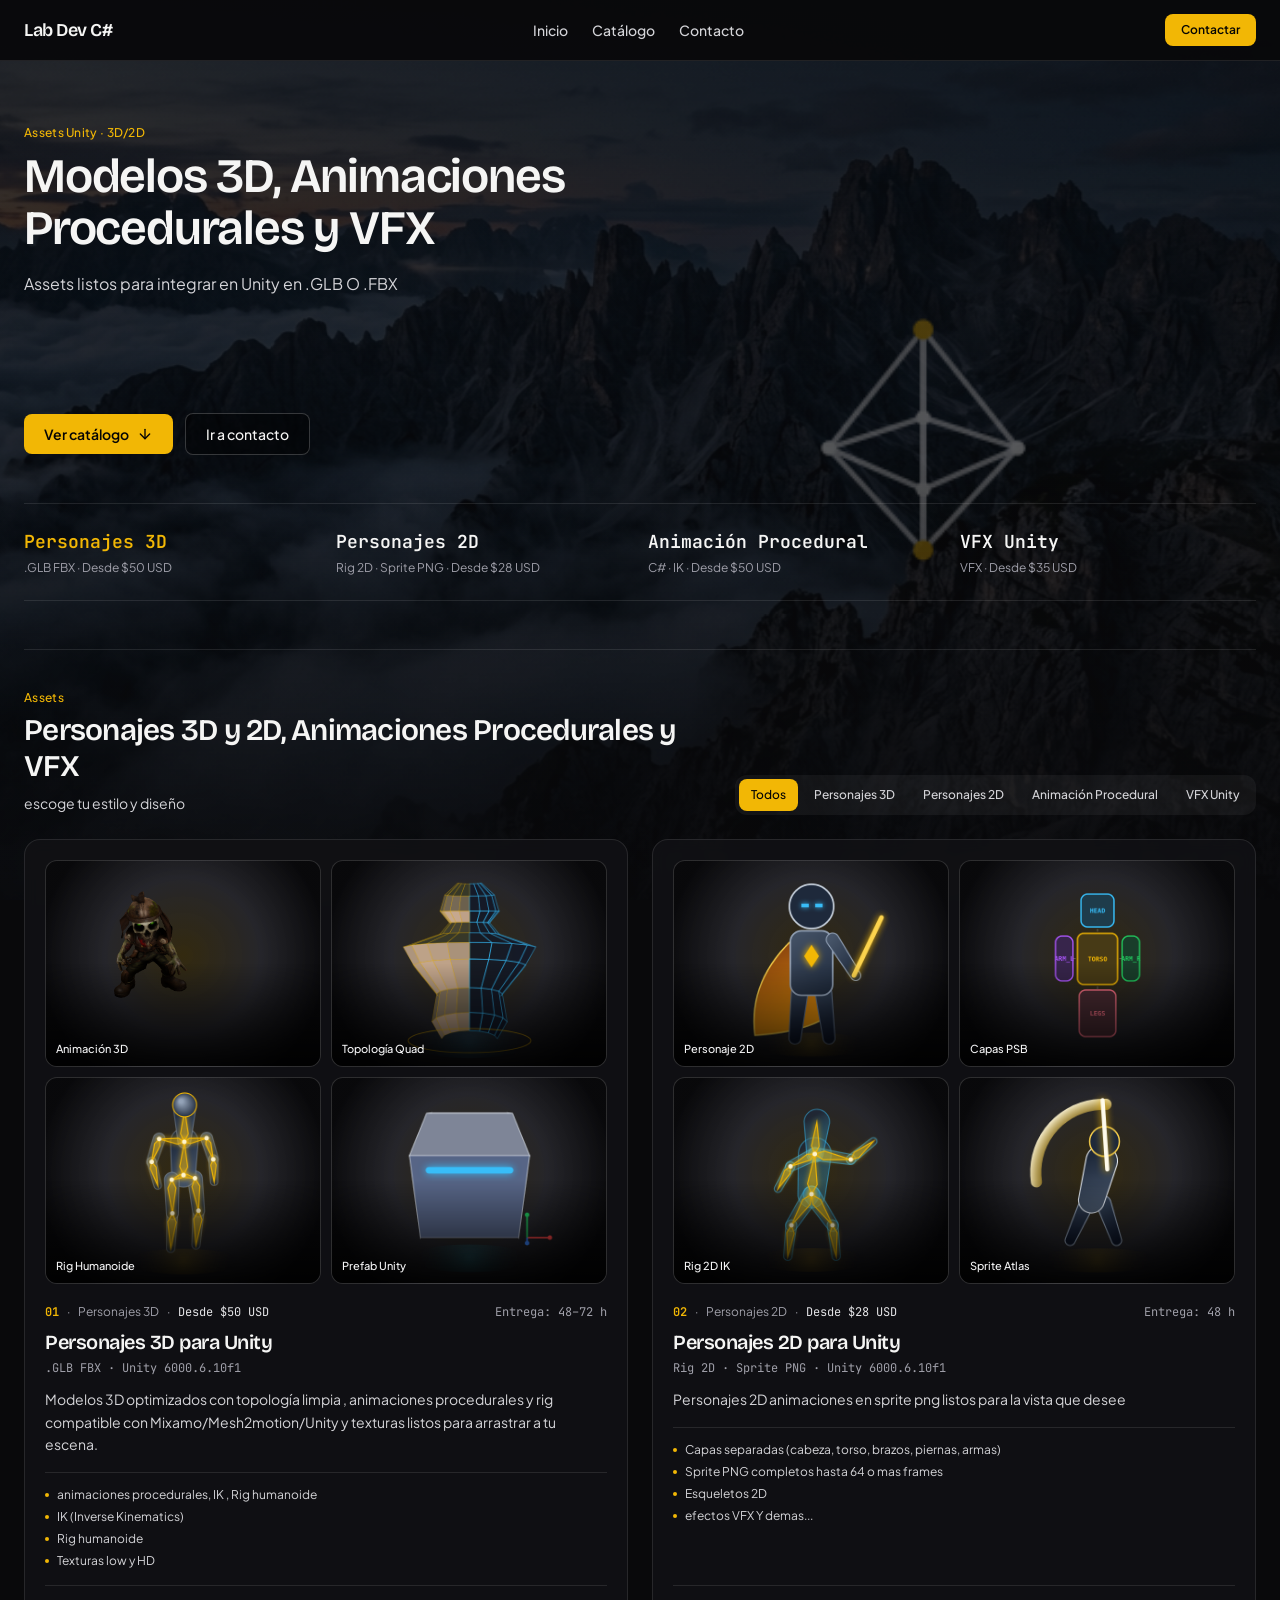
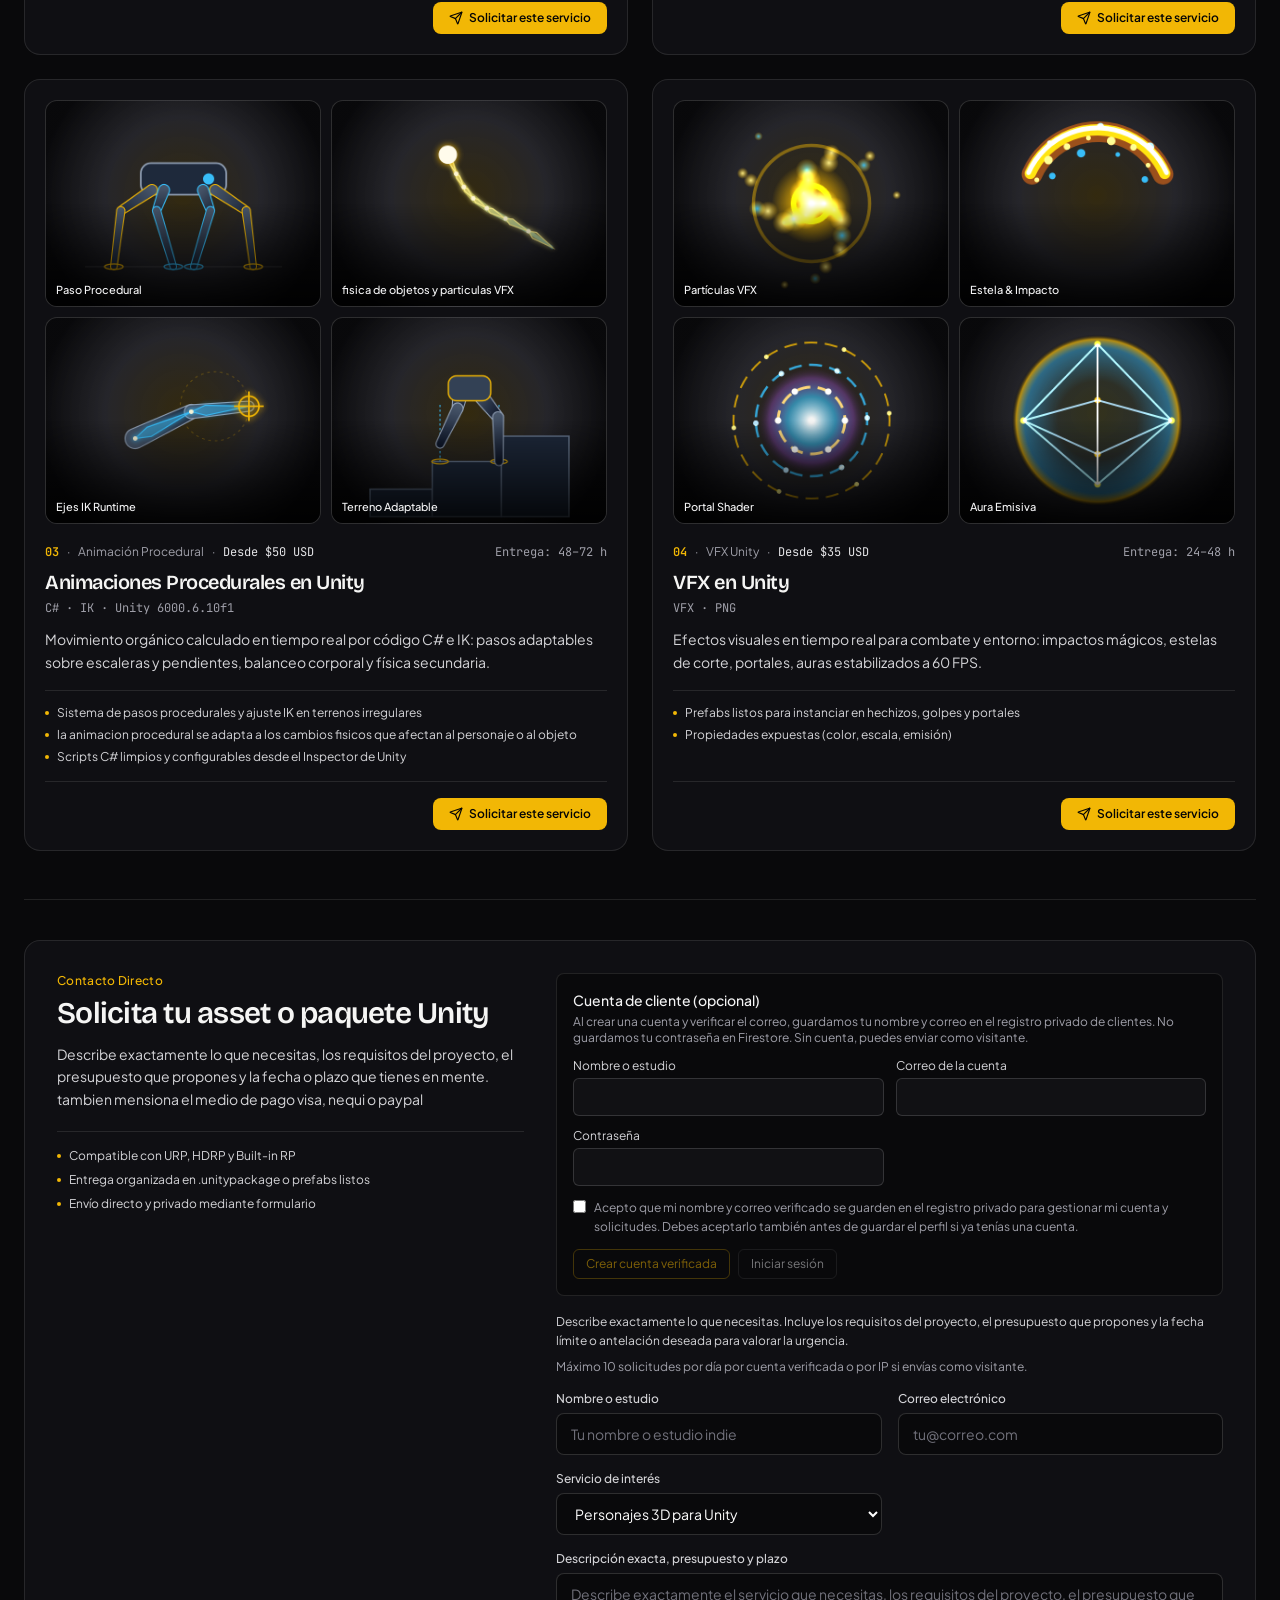
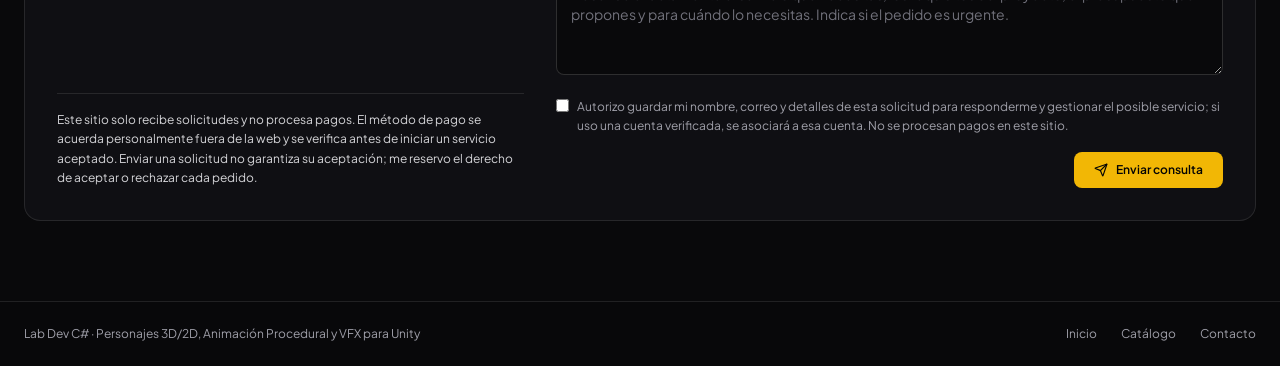
==== docs/index.html @ 970c4d1d "Publish rebuilt app from deployment branch Co-authored-by: Copilot <223556219+Copilot@users.noreply." ====
<!doctype html>
<html lang="es">
  <head>
    <meta charset="UTF-8" />
    <meta name="viewport" content="width=device-width, initial-scale=1.0" />
    <title>Lab Dev C# — Catálogo Unity: Personajes 3D/2D, Animación Procedural y VFX</title>
    <meta
      name="description"
      content="Catálogo de assets y servicios para Unity: personajes 3D y 2D, animaciones procedurales, efectos VFX y contacto directo."
    />
    <meta
      property="og:title"
      content="Lab Dev C# — Catálogo Unity: Personajes 3D/2D, Animación Procedural y VFX"
    />
    <meta
      property="og:description"
      content="Catálogo de assets y servicios para Unity: personajes 3D y 2D, animaciones procedurales, efectos VFX y contacto directo."
    />
    <meta property="og:type" content="website" />
    <meta name="twitter:card" content="summary_large_image" />
    <link rel="preconnect" href="https://fonts.googleapis.com" />
    <link rel="preconnect" href="https://fonts.gstatic.com" crossorigin />
    <link
      href="https://fonts.googleapis.com/css2?family=Bricolage+Grotesque:opsz,wght@12..96,500;12..96,600;12..96,700&family=JetBrains+Mono:wght@400;500&family=Plus+Jakarta+Sans:wght@400;500;600&display=swap"
      rel="stylesheet"
    />
    <script type="module" crossorigin src="./assets/index-Dp8DHPOb.js"></script>
    <link rel="stylesheet" crossorigin href="./assets/index-fNSihIZ2.css">
  </head>
  <body class="bg-[#09090B] text-[#F5F5F4] antialiased selection:bg-[#F2B705] selection:text-[#050505]">
    <div id="root"></div>
  </body>
</html>
---- docs/assets/index-fNSihIZ2.css ----
/*! tailwindcss v4.3.5 | MIT License | https://tailwindcss.com */
@layer properties{@supports (((-webkit-hyphens:none)) and (not (margin-trim:block))) or ((-moz-orient:inline) and (not (color:rgb(from red r g b)))){*,:before,:after,::backdrop{--tw-rotate-x:initial;--tw-rotate-y:initial;--tw-rotate-z:initial;--tw-skew-x:initial;--tw-skew-y:initial;--tw-space-y-reverse:0;--tw-divide-y-reverse:0;--tw-border-style:solid;--tw-gradient-position:initial;--tw-gradient-from:#0000;--tw-gradient-via:#0000;--tw-gradient-to:#0000;--tw-gradient-stops:initial;--tw-gradient-via-stops:initial;--tw-gradient-from-position:0%;--tw-gradient-via-position:50%;--tw-gradient-to-position:100%;--tw-leading:initial;--tw-font-weight:initial;--tw-tracking:initial;--tw-shadow:0 0 #0000;--tw-shadow-color:initial;--tw-shadow-alpha:100%;--tw-inset-shadow:0 0 #0000;--tw-inset-shadow-color:initial;--tw-inset-shadow-alpha:100%;--tw-ring-color:initial;--tw-ring-shadow:0 0 #0000;--tw-inset-ring-color:initial;--tw-inset-ring-shadow:0 0 #0000;--tw-ring-inset:initial;--tw-ring-offset-width:0px;--tw-ring-offset-color:#fff;--tw-ring-offset-shadow:0 0 #0000;--tw-blur:initial;--tw-brightness:initial;--tw-contrast:initial;--tw-grayscale:initial;--tw-hue-rotate:initial;--tw-invert:initial;--tw-opacity:initial;--tw-saturate:initial;--tw-sepia:initial;--tw-drop-shadow:initial;--tw-drop-shadow-color:initial;--tw-drop-shadow-alpha:100%;--tw-drop-shadow-size:initial;--tw-backdrop-blur:initial;--tw-backdrop-brightness:initial;--tw-backdrop-contrast:initial;--tw-backdrop-grayscale:initial;--tw-backdrop-hue-rotate:initial;--tw-backdrop-invert:initial;--tw-backdrop-opacity:initial;--tw-backdrop-saturate:initial;--tw-backdrop-sepia:initial;--tw-duration:initial;--tw-outline-style:solid}}}@layer theme{:root,:host{--font-sans:"Plus Jakarta Sans", ui-sans-serif, system-ui, sans-serif;--font-mono:"JetBrains Mono", ui-monospace, SFMono-Regular, monospace;--color-emerald-300:oklch(84.5% .143 164.978);--color-rose-300:oklch(81% .117 11.638);--color-rose-400:oklch(71.2% .194 13.428);--color-zinc-100:oklch(96.7% .001 286.375);--color-zinc-200:oklch(92% .004 286.32);--color-zinc-300:oklch(87.1% .006 286.286);--color-zinc-400:oklch(70.5% .015 286.067);--color-zinc-500:oklch(55.2% .016 285.938);--color-black:#000;--color-white:#fff;--spacing:.25rem;--container-md:28rem;--container-xl:36rem;--container-2xl:42rem;--container-7xl:80rem;--text-xs:.75rem;--text-xs--line-height:calc(1 / .75);--text-sm:.875rem;--text-sm--line-height:calc(1.25 / .875);--text-base:1rem;--text-base--line-height:calc(1.5 / 1);--text-lg:1.125rem;--text-lg--line-height:calc(1.75 / 1.125);--text-xl:1.25rem;--text-xl--line-height:calc(1.75 / 1.25);--text-2xl:1.5rem;--text-2xl--line-height:calc(2 / 1.5);--text-3xl:1.875rem;--text-3xl--line-height:calc(2.25 / 1.875);--text-4xl:2.25rem;--text-4xl--line-height:calc(2.5 / 2.25);--text-5xl:3rem;--text-5xl--line-height:1;--font-weight-medium:500;--font-weight-semibold:600;--tracking-tight:-.025em;--tracking-wide:.025em;--leading-relaxed:1.625;--radius-md:.375rem;--radius-lg:.5rem;--radius-xl:.75rem;--radius-2xl:1rem;--animate-spin:spin 1s linear infinite;--blur-sm:8px;--default-transition-duration:.15s;--default-transition-timing-function:cubic-bezier(.4, 0, .2, 1);--default-font-family:var(--font-sans);--default-mono-font-family:var(--font-mono);--font-display:"Bricolage Grotesque", ui-sans-serif, system-ui, sans-serif}}@layer base{*,:after,:before,::backdrop{box-sizing:border-box;border:0 solid;margin:0;padding:0}::file-selector-button{box-sizing:border-box;border:0 solid;margin:0;padding:0}html,:host{-webkit-text-size-adjust:100%;tab-size:4;line-height:1.5;font-family:var(--default-font-family,-apple-system, BlinkMacSystemFont, "Segoe UI", Roboto, "Helvetica Neue", "Noto Sans", Arial, sans-serif, "Apple Color Emoji", "Segoe UI Emoji", "Segoe UI Symbol", "Noto Color Emoji");font-feature-settings:var(--default-font-feature-settings,normal);font-variation-settings:var(--default-font-variation-settings,normal);-webkit-tap-highlight-color:transparent}hr{height:0;color:inherit;border-top-width:1px}abbr:where([title]){-webkit-text-decoration:underline dotted;text-decoration:underline dotted}h1,h2,h3,h4,h5,h6{font-size:inherit;font-weight:inherit}a{color:inherit;-webkit-text-decoration:inherit;-webkit-text-decoration:inherit;-webkit-text-decoration:inherit;-webkit-text-decoration:inherit;text-decoration:inherit}b,strong{font-weight:bolder}code,kbd,samp,pre{font-family:var(--default-mono-font-family,ui-monospace, SFMono-Regular, Menlo, Monaco, Consolas, "Liberation Mono", "Courier New", monospace);font-feature-settings:var(--default-mono-font-feature-settings,normal);font-variation-settings:var(--default-mono-font-variation-settings,normal);font-size:1em}small{font-size:80%}sub,sup{vertical-align:baseline;font-size:75%;line-height:0;position:relative}sub{bottom:-.25em}sup{top:-.5em}table{text-indent:0;border-color:inherit;border-collapse:collapse}:-moz-focusring:where(:not(iframe)){outline:auto}progress{vertical-align:baseline}summary{display:list-item}ol,ul,menu{list-style:none}img,svg,video,canvas,audio,iframe,embed,object{vertical-align:middle;display:block}img,video{max-width:100%;height:auto}button,input,select,optgroup,textarea{font:inherit;font-feature-settings:inherit;font-variation-settings:inherit;letter-spacing:inherit;color:inherit;opacity:1;background-color:#0000;border-radius:0}::file-selector-button{font:inherit;font-feature-settings:inherit;font-variation-settings:inherit;letter-spacing:inherit;color:inherit;opacity:1;background-color:#0000;border-radius:0}:where(select:is([multiple],[size])) optgroup{font-weight:bolder}:where(select:is([multiple],[size])) optgroup option{padding-inline-start:20px}::file-selector-button{margin-inline-end:4px}::placeholder{opacity:1}@supports (not ((-webkit-appearance:-apple-pay-button))) or (contain-intrinsic-size:1px){::placeholder{color:currentColor}@supports (color:color-mix(in lab, red, red)){::placeholder{color:color-mix(in oklab, currentcolor 50%, transparent)}}}textarea{resize:vertical}::-webkit-search-decoration{-webkit-appearance:none}::-webkit-date-and-time-value{min-height:1lh;text-align:inherit}::-webkit-datetime-edit{display:inline-flex}::-webkit-datetime-edit-fields-wrapper{padding:0}::-webkit-datetime-edit{padding-block:0}::-webkit-datetime-edit-year-field{padding-block:0}::-webkit-datetime-edit-month-field{padding-block:0}::-webkit-datetime-edit-day-field{padding-block:0}::-webkit-datetime-edit-hour-field{padding-block:0}::-webkit-datetime-edit-minute-field{padding-block:0}::-webkit-datetime-edit-second-field{padding-block:0}::-webkit-datetime-edit-millisecond-field{padding-block:0}::-webkit-datetime-edit-meridiem-field{padding-block:0}::-webkit-calendar-picker-indicator{line-height:1}:-moz-ui-invalid{box-shadow:none}button,input:where([type=button],[type=reset],[type=submit]){appearance:button}::file-selector-button{appearance:button}::-webkit-inner-spin-button{height:auto}::-webkit-outer-spin-button{height:auto}[hidden]:where(:not([hidden=until-found])){display:none!important}html{font-family:var(--font-sans);color:#f5f5f4;scroll-behavior:smooth;background-color:#09090b}h1,h2,h3,.font-display{font-family:var(--font-display)}.font-mono-tabular{font-family:var(--font-mono);font-variant-numeric:tabular-nums}}@layer components;@layer utilities{.pointer-events-none{pointer-events:none}.sr-only{clip-path:inset(50%);white-space:nowrap;border-width:0;width:1px;height:1px;margin:-1px;padding:0;position:absolute;overflow:hidden}.absolute{position:absolute}.fixed{position:fixed}.relative{position:relative}.static{position:static}.sticky{position:sticky}.inset-0{inset:0}.inset-x-0{inset-inline:0}.top-0{top:0}.bottom-0{bottom:0}.z-0{z-index:0}.z-10{z-index:10}.z-20{z-index:20}.z-30{z-index:30}.z-40{z-index:40}.mx-auto{margin-inline:auto}.mt-0\.5{margin-top:calc(var(--spacing) * .5)}.mt-1{margin-top:var(--spacing)}.mt-1\.5{margin-top:calc(var(--spacing) * 1.5)}.mt-2{margin-top:calc(var(--spacing) * 2)}.mt-2\.5{margin-top:calc(var(--spacing) * 2.5)}.mt-3{margin-top:calc(var(--spacing) * 3)}.mt-4{margin-top:calc(var(--spacing) * 4)}.mt-5{margin-top:calc(var(--spacing) * 5)}.mt-6{margin-top:calc(var(--spacing) * 6)}.mb-2{margin-bottom:calc(var(--spacing) * 2)}.mb-4{margin-bottom:calc(var(--spacing) * 4)}.ml-auto{margin-left:auto}.block{display:block}.contents{display:contents}.flex{display:flex}.grid{display:grid}.hidden{display:none}.inline-flex{display:inline-flex}.aspect-\[4\/3\]{aspect-ratio:4/3}.aspect-square{aspect-ratio:1}.h-1{height:var(--spacing)}.h-3\.5{height:calc(var(--spacing) * 3.5)}.h-4{height:calc(var(--spacing) * 4)}.h-5{height:calc(var(--spacing) * 5)}.h-\[240px\]{height:240px}.h-full{height:100%}.min-h-\[280px\]{min-height:280px}.min-h-screen{min-height:100vh}.w-1{width:var(--spacing)}.w-3\.5{width:calc(var(--spacing) * 3.5)}.w-4{width:calc(var(--spacing) * 4)}.w-5{width:calc(var(--spacing) * 5)}.w-\[240px\]{width:240px}.w-full{width:100%}.max-w-2xl{max-width:var(--container-2xl)}.max-w-7xl{max-width:var(--container-7xl)}.max-w-md{max-width:var(--container-md)}.max-w-xl{max-width:var(--container-xl)}.min-w-0{min-width:0}.min-w-52{min-width:calc(var(--spacing) * 52)}.min-w-\[820px\]{min-width:820px}.flex-1{flex:1}.shrink-0{flex-shrink:0}.rotate-180{rotate:180deg}.transform{transform:var(--tw-rotate-x, ) var(--tw-rotate-y, ) var(--tw-rotate-z, ) var(--tw-skew-x, ) var(--tw-skew-y, )}.animate-spin{animation:var(--animate-spin)}.grid-cols-1{grid-template-columns:repeat(1,minmax(0,1fr))}.grid-cols-2{grid-template-columns:repeat(2,minmax(0,1fr))}.flex-col{flex-direction:column}.flex-wrap{flex-wrap:wrap}.items-center{align-items:center}.items-end{align-items:flex-end}.items-start{align-items:flex-start}.justify-between{justify-content:space-between}.justify-center{justify-content:center}.justify-end{justify-content:flex-end}.gap-1{gap:var(--spacing)}.gap-1\.5{gap:calc(var(--spacing) * 1.5)}.gap-2{gap:calc(var(--spacing) * 2)}.gap-2\.5{gap:calc(var(--spacing) * 2.5)}.gap-3{gap:calc(var(--spacing) * 3)}.gap-4{gap:calc(var(--spacing) * 4)}.gap-5{gap:calc(var(--spacing) * 5)}.gap-6{gap:calc(var(--spacing) * 6)}.gap-8{gap:calc(var(--spacing) * 8)}.gap-12{gap:calc(var(--spacing) * 12)}:where(.space-y-1\.5>:not(:last-child)){--tw-space-y-reverse:0;margin-block-start:calc(calc(var(--spacing) * 1.5) * var(--tw-space-y-reverse));margin-block-end:calc(calc(var(--spacing) * 1.5) * calc(1 - var(--tw-space-y-reverse)))}:where(.space-y-2>:not(:last-child)){--tw-space-y-reverse:0;margin-block-start:calc(calc(var(--spacing) * 2) * var(--tw-space-y-reverse));margin-block-end:calc(calc(var(--spacing) * 2) * calc(1 - var(--tw-space-y-reverse)))}:where(.divide-y>:not(:last-child)){--tw-divide-y-reverse:0;border-bottom-style:var(--tw-border-style);border-top-style:var(--tw-border-style);border-top-width:calc(1px * var(--tw-divide-y-reverse));border-bottom-width:calc(1px * calc(1 - var(--tw-divide-y-reverse)))}:where(.divide-white\/5>:not(:last-child)){border-color:#ffffff0d}@supports (color:color-mix(in lab, red, red)){:where(.divide-white\/5>:not(:last-child)){border-color:color-mix(in oklab, var(--color-white) 5%, transparent)}}.self-start{align-self:flex-start}.truncate{text-overflow:ellipsis;white-space:nowrap;overflow:hidden}.overflow-hidden{overflow:hidden}.overflow-x-auto{overflow-x:auto}.rounded-2xl{border-radius:var(--radius-2xl)}.rounded-full{border-radius:2147483647px}.rounded-lg{border-radius:var(--radius-lg)}.rounded-md{border-radius:var(--radius-md)}.rounded-xl{border-radius:var(--radius-xl)}.border{border-style:var(--tw-border-style);border-width:1px}.border-y{border-block-style:var(--tw-border-style);border-block-width:1px}.border-t{border-top-style:var(--tw-border-style);border-top-width:1px}.border-b{border-bottom-style:var(--tw-border-style);border-bottom-width:1px}.border-\[\#F2B705\]\/40{border-color:oklab(81.1366% .0145414 .164985/.4)}.border-\[\#F2B705\]\/50{border-color:oklab(81.1366% .0145414 .164985/.5)}.border-white\/10{border-color:#ffffff1a}@supports (color:color-mix(in lab, red, red)){.border-white\/10{border-color:color-mix(in oklab, var(--color-white) 10%, transparent)}}.border-white\/15{border-color:#ffffff26}@supports (color:color-mix(in lab, red, red)){.border-white\/15{border-color:color-mix(in oklab, var(--color-white) 15%, transparent)}}.border-white\/20{border-color:#fff3}@supports (color:color-mix(in lab, red, red)){.border-white\/20{border-color:color-mix(in oklab, var(--color-white) 20%, transparent)}}.bg-\[\#09090B\]{background-color:#09090b}.bg-\[\#09090B\]\/85{background-color:oklab(14.0765% .00119585 -.00421971/.85)}.bg-\[\#09090B\]\/95{background-color:oklab(14.0765% .00119585 -.00421971/.95)}.bg-\[\#111114\]{background-color:#111114}.bg-\[\#111114\]\/90{background-color:oklab(17.9001% .00165973 -.00587849/.9)}.bg-\[\#F2B705\]{background-color:#f2b705}.bg-black\/20{background-color:#0003}@supports (color:color-mix(in lab, red, red)){.bg-black\/20{background-color:color-mix(in oklab, var(--color-black) 20%, transparent)}}.bg-black\/40{background-color:#0006}@supports (color:color-mix(in lab, red, red)){.bg-black\/40{background-color:color-mix(in oklab, var(--color-black) 40%, transparent)}}.bg-white\/5{background-color:#ffffff0d}@supports (color:color-mix(in lab, red, red)){.bg-white\/5{background-color:color-mix(in oklab, var(--color-white) 5%, transparent)}}.bg-gradient-to-b{--tw-gradient-position:to bottom in oklab;background-image:linear-gradient(var(--tw-gradient-stops))}.bg-gradient-to-t{--tw-gradient-position:to top in oklab;background-image:linear-gradient(var(--tw-gradient-stops))}.bg-\[radial-gradient\(circle_at_50\%_46\%\,rgba\(242\,183\,5\,0\.16\)\,rgba\(63\,63\,70\,0\.48\)_44\%\,rgba\(9\,9\,11\,0\.96\)_82\%\)\]{background-image:radial-gradient(circle at 50% 46%,#f2b70529,#3f3f467a 44%,#09090bf5 82%)}.from-\[\#09090B\]\/70{--tw-gradient-from:oklab(14.0765% .00119585 -.00421971/.7);--tw-gradient-stops:var(--tw-gradient-via-stops,var(--tw-gradient-position), var(--tw-gradient-from) var(--tw-gradient-from-position), var(--tw-gradient-to) var(--tw-gradient-to-position))}.from-black\/85{--tw-gradient-from:#000000d9}@supports (color:color-mix(in lab, red, red)){.from-black\/85{--tw-gradient-from:color-mix(in oklab, var(--color-black) 85%, transparent)}}.from-black\/85{--tw-gradient-stops:var(--tw-gradient-via-stops,var(--tw-gradient-position), var(--tw-gradient-from) var(--tw-gradient-from-position), var(--tw-gradient-to) var(--tw-gradient-to-position))}.via-\[\#09090B\]\/55{--tw-gradient-via:oklab(14.0765% .00119585 -.00421971/.55);--tw-gradient-via-stops:var(--tw-gradient-position), var(--tw-gradient-from) var(--tw-gradient-from-position), var(--tw-gradient-via) var(--tw-gradient-via-position), var(--tw-gradient-to) var(--tw-gradient-to-position);--tw-gradient-stops:var(--tw-gradient-via-stops)}.via-transparent{--tw-gradient-via:transparent;--tw-gradient-via-stops:var(--tw-gradient-position), var(--tw-gradient-from) var(--tw-gradient-from-position), var(--tw-gradient-via) var(--tw-gradient-via-position), var(--tw-gradient-to) var(--tw-gradient-to-position);--tw-gradient-stops:var(--tw-gradient-via-stops)}.to-\[\#09090B\]\/90{--tw-gradient-to:oklab(14.0765% .00119585 -.00421971/.9);--tw-gradient-stops:var(--tw-gradient-via-stops,var(--tw-gradient-position), var(--tw-gradient-from) var(--tw-gradient-from-position), var(--tw-gradient-to) var(--tw-gradient-to-position))}.to-transparent{--tw-gradient-to:transparent;--tw-gradient-stops:var(--tw-gradient-via-stops,var(--tw-gradient-position), var(--tw-gradient-from) var(--tw-gradient-from-position), var(--tw-gradient-to) var(--tw-gradient-to-position))}.object-contain{object-fit:contain}.object-cover{object-fit:cover}.p-1{padding:var(--spacing)}.p-3{padding:calc(var(--spacing) * 3)}.p-4{padding:calc(var(--spacing) * 4)}.p-5{padding:calc(var(--spacing) * 5)}.p-6{padding:calc(var(--spacing) * 6)}.px-2\.5{padding-inline:calc(var(--spacing) * 2.5)}.px-3{padding-inline:calc(var(--spacing) * 3)}.px-3\.5{padding-inline:calc(var(--spacing) * 3.5)}.px-4{padding-inline:calc(var(--spacing) * 4)}.px-5{padding-inline:calc(var(--spacing) * 5)}.px-6{padding-inline:calc(var(--spacing) * 6)}.py-1\.5{padding-block:calc(var(--spacing) * 1.5)}.py-2{padding-block:calc(var(--spacing) * 2)}.py-2\.5{padding-block:calc(var(--spacing) * 2.5)}.py-3{padding-block:calc(var(--spacing) * 3)}.py-3\.5{padding-block:calc(var(--spacing) * 3.5)}.py-4{padding-block:calc(var(--spacing) * 4)}.py-5{padding-block:calc(var(--spacing) * 5)}.py-6{padding-block:calc(var(--spacing) * 6)}.pt-3\.5{padding-top:calc(var(--spacing) * 3.5)}.pt-4{padding-top:calc(var(--spacing) * 4)}.pt-10{padding-top:calc(var(--spacing) * 10)}.pt-12{padding-top:calc(var(--spacing) * 12)}.pb-2{padding-bottom:calc(var(--spacing) * 2)}.pb-20{padding-bottom:calc(var(--spacing) * 20)}.text-center{text-align:center}.text-left{text-align:left}.font-display{font-family:var(--font-display)}.font-mono{font-family:var(--font-mono)}.text-2xl{font-size:var(--text-2xl);line-height:var(--tw-leading,var(--text-2xl--line-height))}.text-4xl{font-size:var(--text-4xl);line-height:var(--tw-leading,var(--text-4xl--line-height))}.text-base{font-size:var(--text-base);line-height:var(--tw-leading,var(--text-base--line-height))}.text-lg{font-size:var(--text-lg);line-height:var(--tw-leading,var(--text-lg--line-height))}.text-sm{font-size:var(--text-sm);line-height:var(--tw-leading,var(--text-sm--line-height))}.text-xl{font-size:var(--text-xl);line-height:var(--tw-leading,var(--text-xl--line-height))}.text-xs{font-size:var(--text-xs);line-height:var(--tw-leading,var(--text-xs--line-height))}.text-\[10px\]{font-size:10px}.text-\[11px\]{font-size:11px}.leading-\[1\.08\]{--tw-leading:1.08;line-height:1.08}.leading-relaxed{--tw-leading:var(--leading-relaxed);line-height:var(--leading-relaxed)}.font-medium{--tw-font-weight:var(--font-weight-medium);font-weight:var(--font-weight-medium)}.font-semibold{--tw-font-weight:var(--font-weight-semibold);font-weight:var(--font-weight-semibold)}.tracking-tight{--tw-tracking:var(--tracking-tight);letter-spacing:var(--tracking-tight)}.tracking-wide{--tw-tracking:var(--tracking-wide);letter-spacing:var(--tracking-wide)}.text-balance{text-wrap:balance}.break-all{word-break:break-all}.whitespace-nowrap{white-space:nowrap}.whitespace-pre-wrap{white-space:pre-wrap}.text-\[\#050505\]{color:#050505}.text-\[\#F2B705\]{color:#f2b705}.text-\[\#F5F5F4\]{color:#f5f5f4}.text-emerald-300{color:var(--color-emerald-300)}.text-rose-300{color:var(--color-rose-300)}.text-rose-400{color:var(--color-rose-400)}.text-white{color:var(--color-white)}.text-zinc-100{color:var(--color-zinc-100)}.text-zinc-200{color:var(--color-zinc-200)}.text-zinc-300{color:var(--color-zinc-300)}.text-zinc-400{color:var(--color-zinc-400)}.text-zinc-500{color:var(--color-zinc-500)}.underline-offset-4{text-underline-offset:4px}.antialiased{-webkit-font-smoothing:antialiased;-moz-osx-font-smoothing:grayscale}.accent-\[\#F2B705\]{accent-color:#f2b705}.shadow-2xl{--tw-shadow:0 25px 50px -12px var(--tw-shadow-color,#00000040);box-shadow:var(--tw-inset-shadow), var(--tw-inset-ring-shadow), var(--tw-ring-offset-shadow), var(--tw-ring-shadow), var(--tw-shadow)}.filter{filter:var(--tw-blur, ) var(--tw-brightness, ) var(--tw-contrast, ) var(--tw-grayscale, ) var(--tw-hue-rotate, ) var(--tw-invert, ) var(--tw-saturate, ) var(--tw-sepia, ) var(--tw-drop-shadow, )}.backdrop-blur-sm{--tw-backdrop-blur:blur(var(--blur-sm));-webkit-backdrop-filter:var(--tw-backdrop-blur, ) var(--tw-backdrop-brightness, ) var(--tw-backdrop-contrast, ) var(--tw-backdrop-grayscale, ) var(--tw-backdrop-hue-rotate, ) var(--tw-backdrop-invert, ) var(--tw-backdrop-opacity, ) var(--tw-backdrop-saturate, ) var(--tw-backdrop-sepia, );backdrop-filter:var(--tw-backdrop-blur, ) var(--tw-backdrop-brightness, ) var(--tw-backdrop-contrast, ) var(--tw-backdrop-grayscale, ) var(--tw-backdrop-hue-rotate, ) var(--tw-backdrop-invert, ) var(--tw-backdrop-opacity, ) var(--tw-backdrop-saturate, ) var(--tw-backdrop-sepia, )}.transition-colors{transition-property:color,background-color,border-color,outline-color,text-decoration-color,fill,stroke,--tw-gradient-from,--tw-gradient-via,--tw-gradient-to;transition-timing-function:var(--tw-ease,var(--default-transition-timing-function));transition-duration:var(--tw-duration,var(--default-transition-duration))}.transition-opacity{transition-property:opacity;transition-timing-function:var(--tw-ease,var(--default-transition-timing-function));transition-duration:var(--tw-duration,var(--default-transition-duration))}.transition-transform{transition-property:transform,translate,scale,rotate;transition-timing-function:var(--tw-ease,var(--default-transition-timing-function));transition-duration:var(--tw-duration,var(--default-transition-duration))}.duration-200{--tw-duration:.2s;transition-duration:.2s}.select-none{-webkit-user-select:none;user-select:none}.selection\:bg-\[\#F2B705\] ::selection{background-color:#f2b705}.selection\:bg-\[\#F2B705\]::selection{background-color:#f2b705}.selection\:text-\[\#050505\] ::selection{color:#050505}.selection\:text-\[\#050505\]::selection{color:#050505}.placeholder\:text-zinc-500::placeholder{color:var(--color-zinc-500)}@media (hover:hover){.hover\:border-\[\#F2B705\]\/60:hover{border-color:oklab(81.1366% .0145414 .164985/.6)}.hover\:border-white\/40:hover{border-color:#fff6}@supports (color:color-mix(in lab, red, red)){.hover\:border-white\/40:hover{border-color:color-mix(in oklab, var(--color-white) 40%, transparent)}}.hover\:bg-\[\#f7c838\]:hover{background-color:#f7c838}.hover\:bg-white\/5:hover{background-color:#ffffff0d}@supports (color:color-mix(in lab, red, red)){.hover\:bg-white\/5:hover{background-color:color-mix(in oklab, var(--color-white) 5%, transparent)}}.hover\:bg-white\/10:hover{background-color:#ffffff1a}@supports (color:color-mix(in lab, red, red)){.hover\:bg-white\/10:hover{background-color:color-mix(in oklab, var(--color-white) 10%, transparent)}}.hover\:text-\[\#F5F5F4\]:hover{color:#f5f5f4}.hover\:text-white:hover{color:var(--color-white)}.hover\:text-zinc-200:hover{color:var(--color-zinc-200)}.hover\:underline:hover{text-decoration-line:underline}}.focus\:border-\[\#F2B705\]:focus{border-color:#f2b705}.focus\:outline-none:focus{--tw-outline-style:none;outline-style:none}.focus-visible\:outline-2:focus-visible{outline-style:var(--tw-outline-style);outline-width:2px}.focus-visible\:outline-offset-2:focus-visible{outline-offset:2px}.focus-visible\:outline-offset-4:focus-visible{outline-offset:4px}.focus-visible\:outline-\[\#F2B705\]:focus-visible{outline-color:#f2b705}.disabled\:opacity-50:disabled{opacity:.5}.disabled\:opacity-60:disabled{opacity:.6}@media (width>=40rem){.sm\:col-span-2{grid-column:span 2/span 2}.sm\:max-w-md{max-width:var(--container-md)}.sm\:grid-cols-2{grid-template-columns:repeat(2,minmax(0,1fr))}.sm\:grid-cols-3{grid-template-columns:repeat(3,minmax(0,1fr))}}@media (width>=48rem){.md\:col-span-2{grid-column:span 2/span 2}.md\:flex{display:flex}.md\:h-\[360px\]{height:360px}.md\:w-\[360px\]{width:360px}.md\:grid-cols-2{grid-template-columns:repeat(2,minmax(0,1fr))}.md\:grid-cols-4{grid-template-columns:repeat(4,minmax(0,1fr))}.md\:p-8{padding:calc(var(--spacing) * 8)}.md\:pt-16{padding-top:calc(var(--spacing) * 16)}.md\:text-3xl{font-size:var(--text-3xl);line-height:var(--tw-leading,var(--text-3xl--line-height))}.md\:text-5xl{font-size:var(--text-5xl);line-height:var(--tw-leading,var(--text-5xl--line-height))}}@media (width>=64rem){.lg\:col-span-5{grid-column:span 5/span 5}.lg\:col-span-7{grid-column:span 7/span 7}.lg\:min-h-\[330px\]{min-height:330px}.lg\:w-\[44\%\]{width:44%}.lg\:shrink-0{flex-shrink:0}.lg\:grid-cols-5{grid-template-columns:repeat(5,minmax(0,1fr))}.lg\:grid-cols-12{grid-template-columns:repeat(12,minmax(0,1fr))}.lg\:flex-row{flex-direction:row}.lg\:flex-nowrap{flex-wrap:nowrap}.lg\:items-end{align-items:flex-end}.lg\:items-stretch{align-items:stretch}.lg\:gap-6{gap:calc(var(--spacing) * 6)}.lg\:self-auto{align-self:auto}}}@media (prefers-reduced-motion:reduce){html{scroll-behavior:auto}}@property --tw-rotate-x{syntax:"*";inherits:false}@property --tw-rotate-y{syntax:"*";inherits:false}@property --tw-rotate-z{syntax:"*";inherits:false}@property --tw-skew-x{syntax:"*";inherits:false}@property --tw-skew-y{syntax:"*";inherits:false}@property --tw-space-y-reverse{syntax:"*";inherits:false;initial-value:0}@property --tw-divide-y-reverse{syntax:"*";inherits:false;initial-value:0}@property --tw-border-style{syntax:"*";inherits:false;initial-value:solid}@property --tw-gradient-position{syntax:"*";inherits:false}@property --tw-gradient-from{syntax:"<color>";inherits:false;initial-value:#0000}@property --tw-gradient-via{syntax:"<color>";inherits:false;initial-value:#0000}@property --tw-gradient-to{syntax:"<color>";inherits:false;initial-value:#0000}@property --tw-gradient-stops{syntax:"*";inherits:false}@property --tw-gradient-via-stops{syntax:"*";inherits:false}@property --tw-gradient-from-position{syntax:"<length-percentage>";inherits:false;initial-value:0%}@property --tw-gradient-via-position{syntax:"<length-percentage>";inherits:false;initial-value:50%}@property --tw-gradient-to-position{syntax:"<length-percentage>";inherits:false;initial-value:100%}@property --tw-leading{syntax:"*";inherits:false}@property --tw-font-weight{syntax:"*";inherits:false}@property --tw-tracking{syntax:"*";inherits:false}@property --tw-shadow{syntax:"*";inherits:false;initial-value:0 0 #0000}@property --tw-shadow-color{syntax:"*";inherits:false}@property --tw-shadow-alpha{syntax:"<percentage>";inherits:false;initial-value:100%}@property --tw-inset-shadow{syntax:"*";inherits:false;initial-value:0 0 #0000}@property --tw-inset-shadow-color{syntax:"*";inherits:false}@property --tw-inset-shadow-alpha{syntax:"<percentage>";inherits:false;initial-value:100%}@property --tw-ring-color{syntax:"*";inherits:false}@property --tw-ring-shadow{syntax:"*";inherits:false;initial-value:0 0 #0000}@property --tw-inset-ring-color{syntax:"*";inherits:false}@property --tw-inset-ring-shadow{syntax:"*";inherits:false;initial-value:0 0 #0000}@property --tw-ring-inset{syntax:"*";inherits:false}@property --tw-ring-offset-width{syntax:"<length>";inherits:false;initial-value:0}@property --tw-ring-offset-color{syntax:"*";inherits:false;initial-value:#fff}@property --tw-ring-offset-shadow{syntax:"*";inherits:false;initial-value:0 0 #0000}@property --tw-blur{syntax:"*";inherits:false}@property --tw-brightness{syntax:"*";inherits:false}@property --tw-contrast{syntax:"*";inherits:false}@property --tw-grayscale{syntax:"*";inherits:false}@property --tw-hue-rotate{syntax:"*";inherits:false}@property --tw-invert{syntax:"*";inherits:false}@property --tw-opacity{syntax:"*";inherits:false}@property --tw-saturate{syntax:"*";inherits:false}@property --tw-sepia{syntax:"*";inherits:false}@property --tw-drop-shadow{syntax:"*";inherits:false}@property --tw-drop-shadow-color{syntax:"*";inherits:false}@property --tw-drop-shadow-alpha{syntax:"<percentage>";inherits:false;initial-value:100%}@property --tw-drop-shadow-size{syntax:"*";inherits:false}@property --tw-backdrop-blur{syntax:"*";inherits:false}@property --tw-backdrop-brightness{syntax:"*";inherits:false}@property --tw-backdrop-contrast{syntax:"*";inherits:false}@property --tw-backdrop-grayscale{syntax:"*";inherits:false}@property --tw-backdrop-hue-rotate{syntax:"*";inherits:false}@property --tw-backdrop-invert{syntax:"*";inherits:false}@property --tw-backdrop-opacity{syntax:"*";inherits:false}@property --tw-backdrop-saturate{syntax:"*";inherits:false}@property --tw-backdrop-sepia{syntax:"*";inherits:false}@property --tw-duration{syntax:"*";inherits:false}@property --tw-outline-style{syntax:"*";inherits:false;initial-value:solid}@keyframes spin{to{transform:rotate(360deg)}}
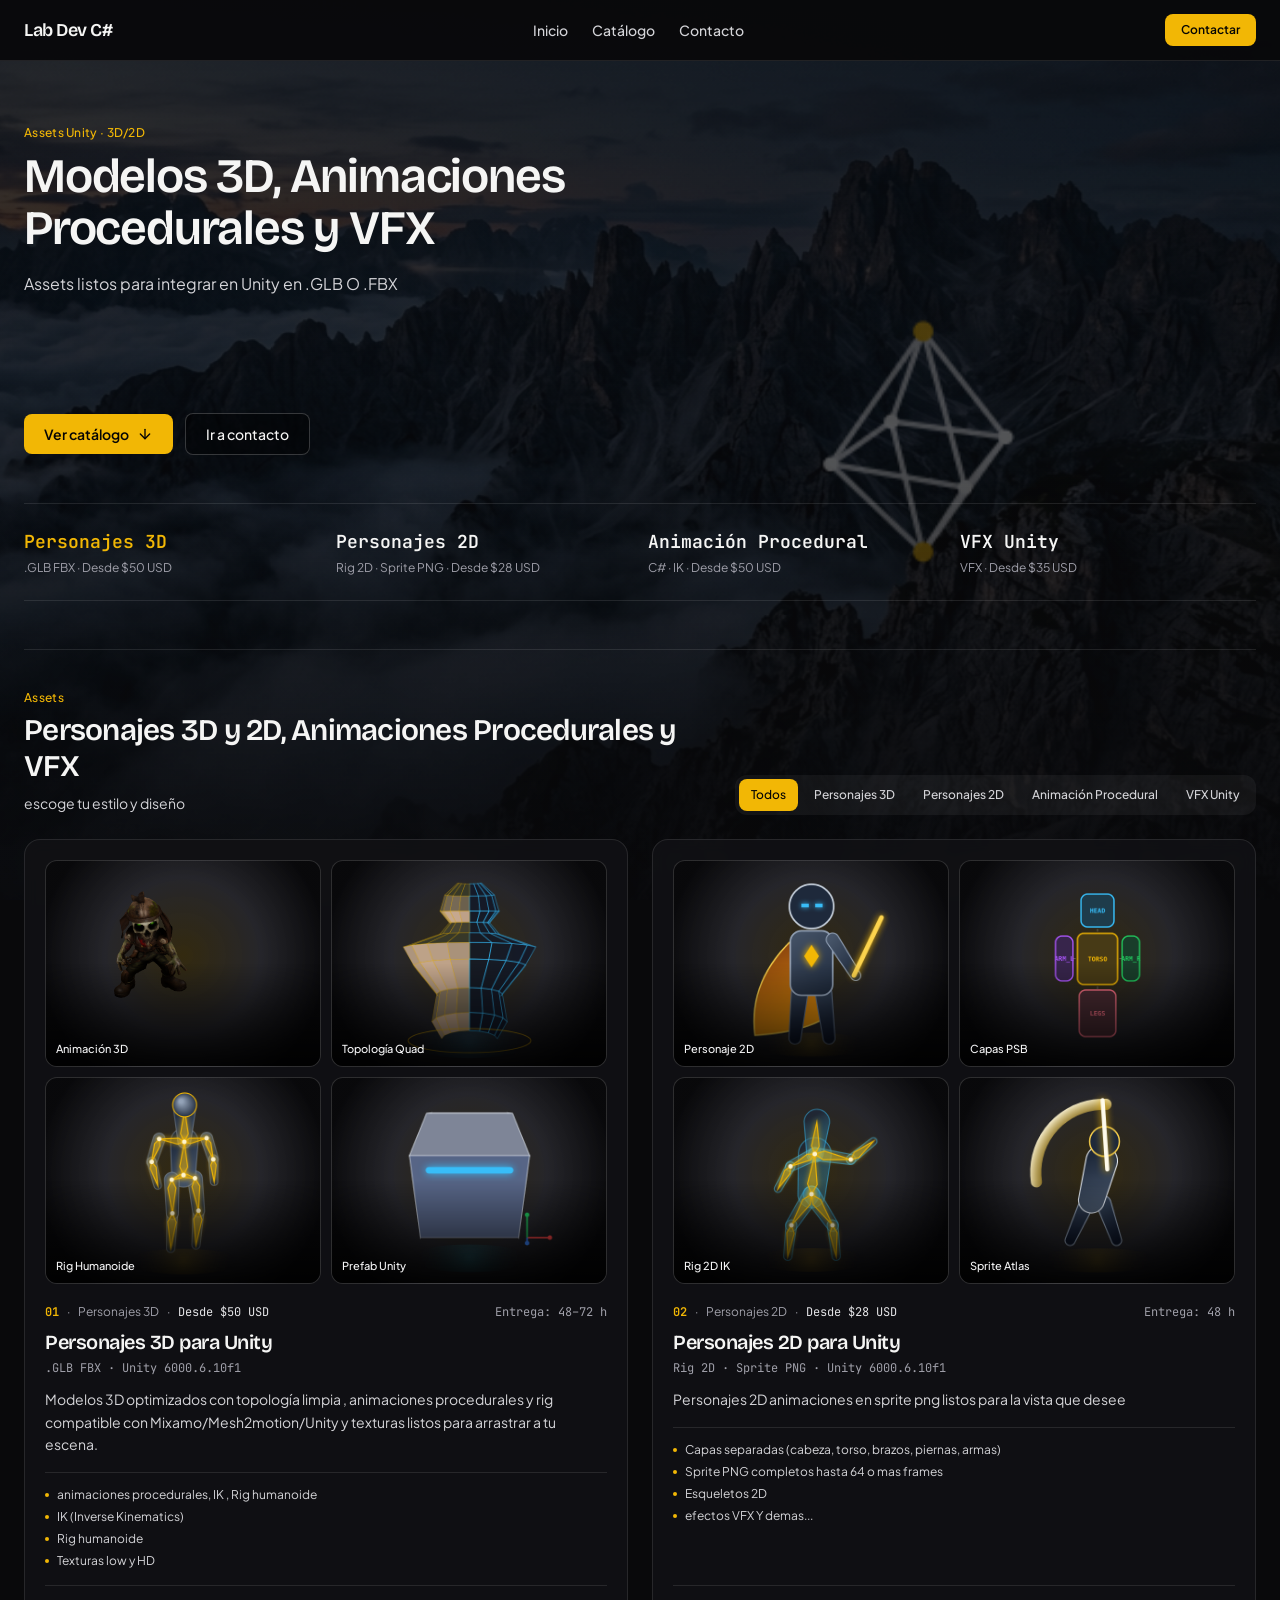
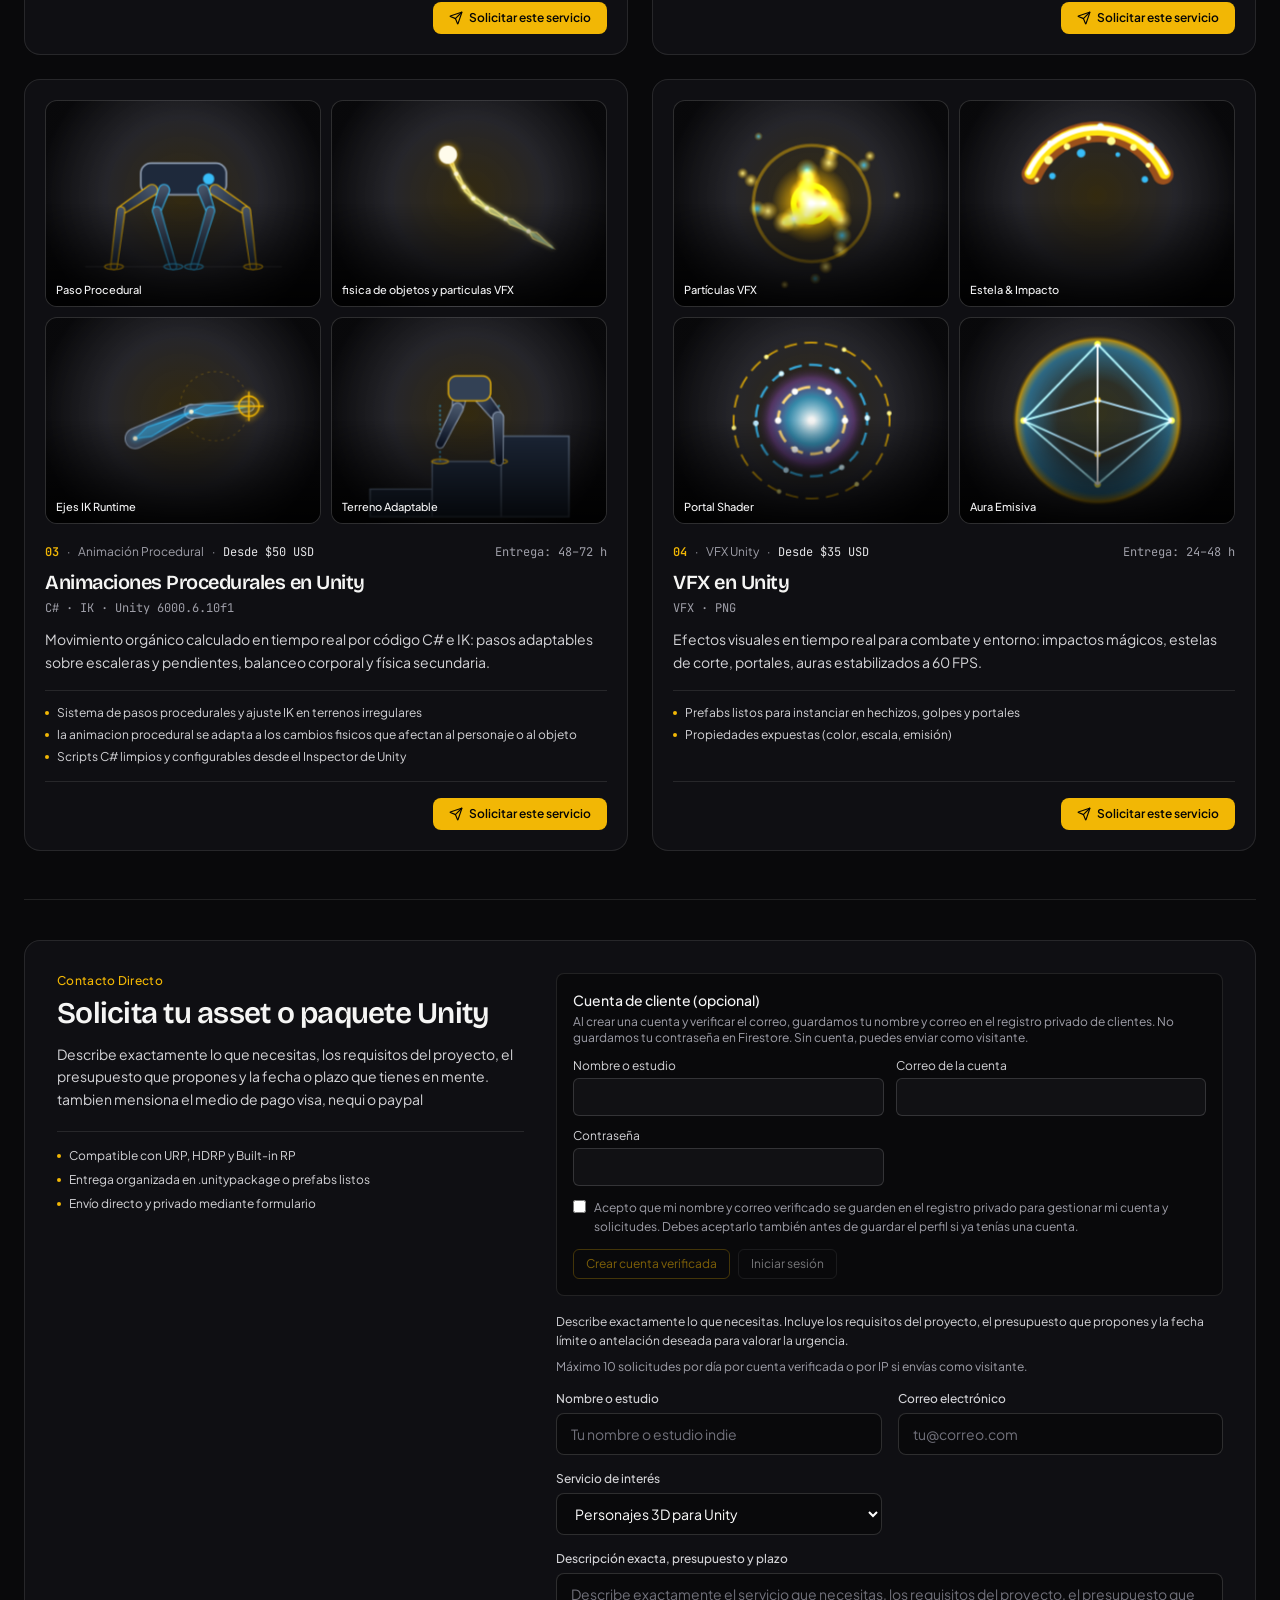
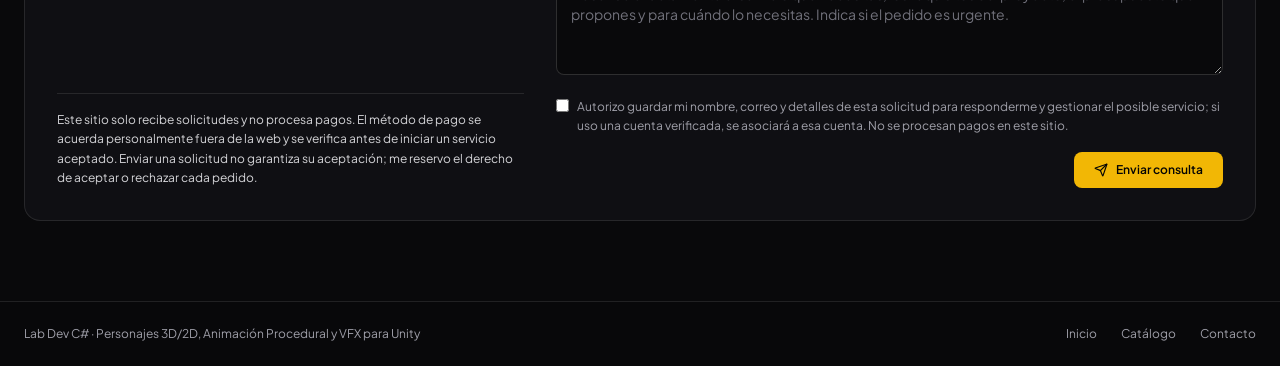
==== commit 72d9eecf: "Publish direct Firestore inquiry flow Co-authored-by: Copilot <223556219+Copilot@users.noreply.githu" ====
--- a/docs/index.html
+++ b/docs/index.html
@@ -24,7 +24,7 @@
       href="https://fonts.googleapis.com/css2?family=Bricolage+Grotesque:opsz,wght@12..96,500;12..96,600;12..96,700&family=JetBrains+Mono:wght@400;500&family=Plus+Jakarta+Sans:wght@400;500;600&display=swap"
       rel="stylesheet"
     />
-    <script type="module" crossorigin src="./assets/index-Dp8DHPOb.js"></script>
+    <script type="module" crossorigin src="./assets/index-F3vkuktk.js"></script>
     <link rel="stylesheet" crossorigin href="./assets/index-fNSihIZ2.css">
   </head>
   <body class="bg-[#09090B] text-[#F5F5F4] antialiased selection:bg-[#F2B705] selection:text-[#050505]">
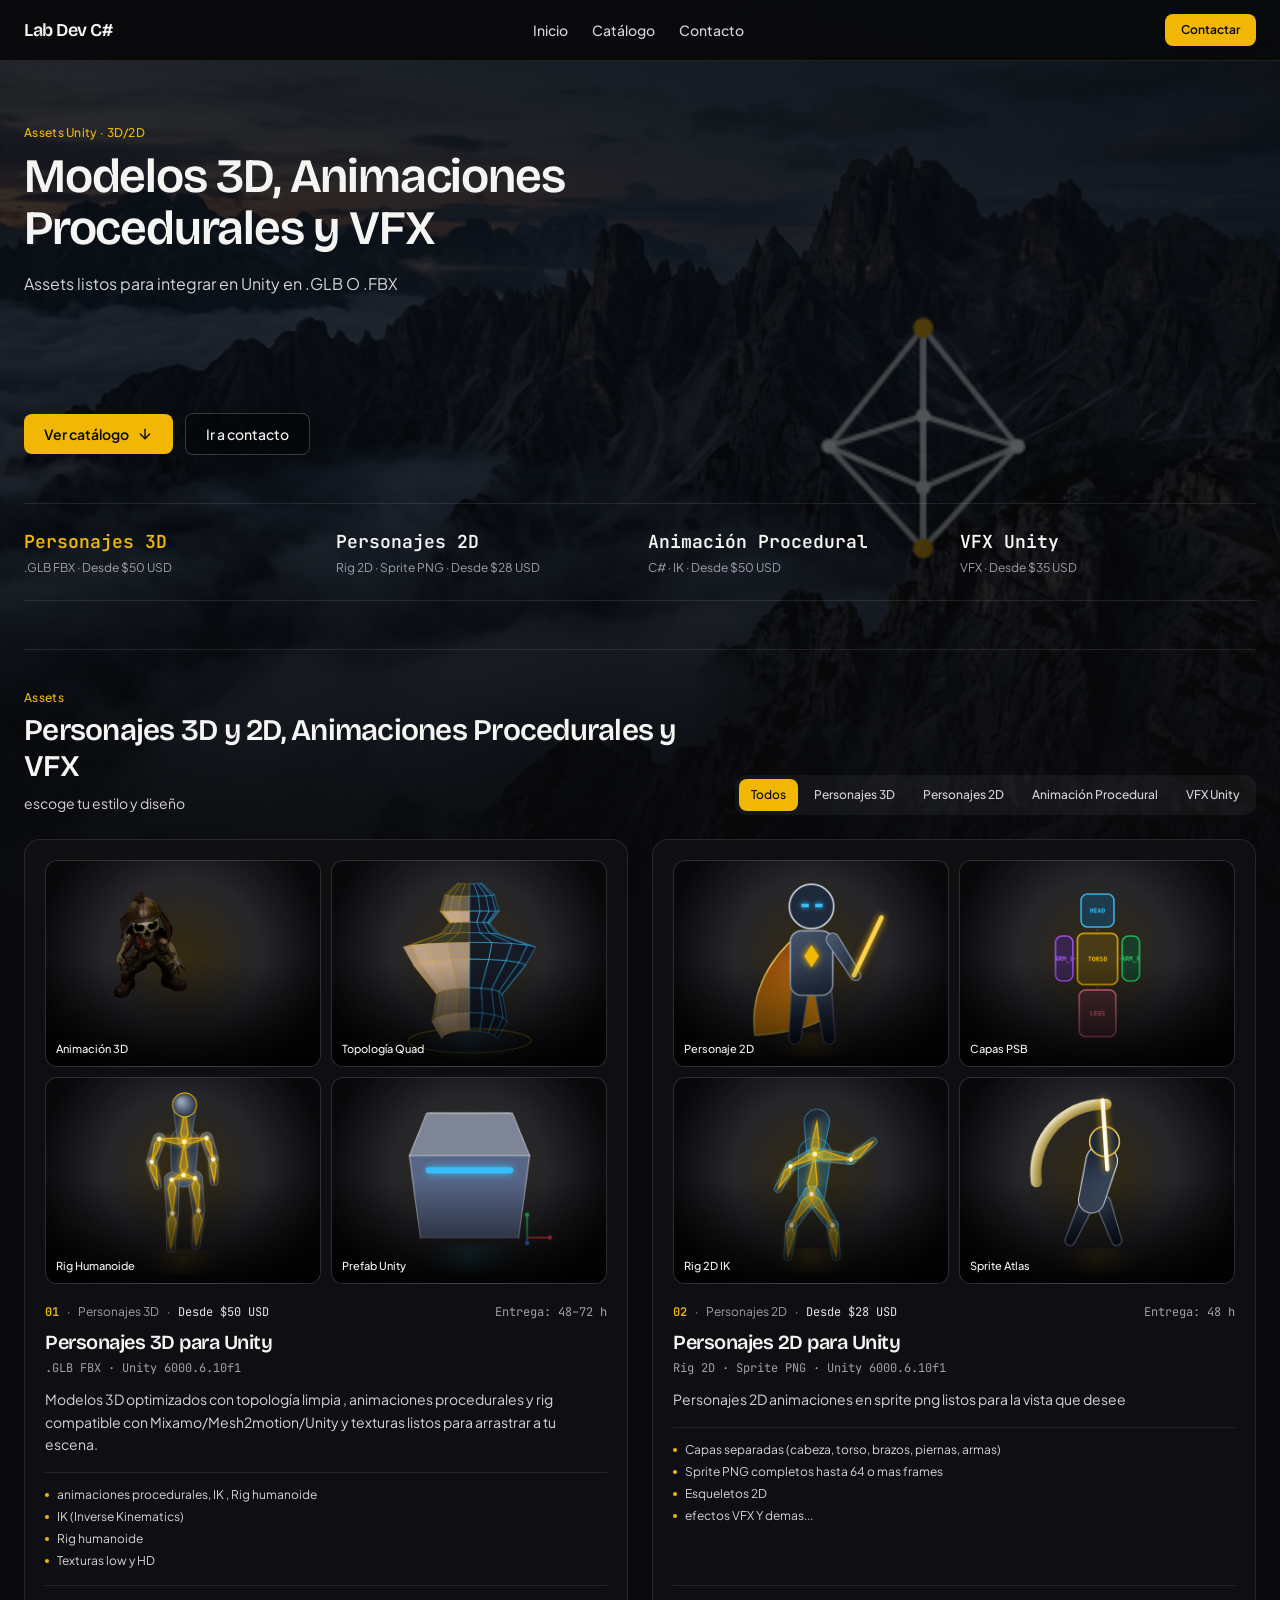
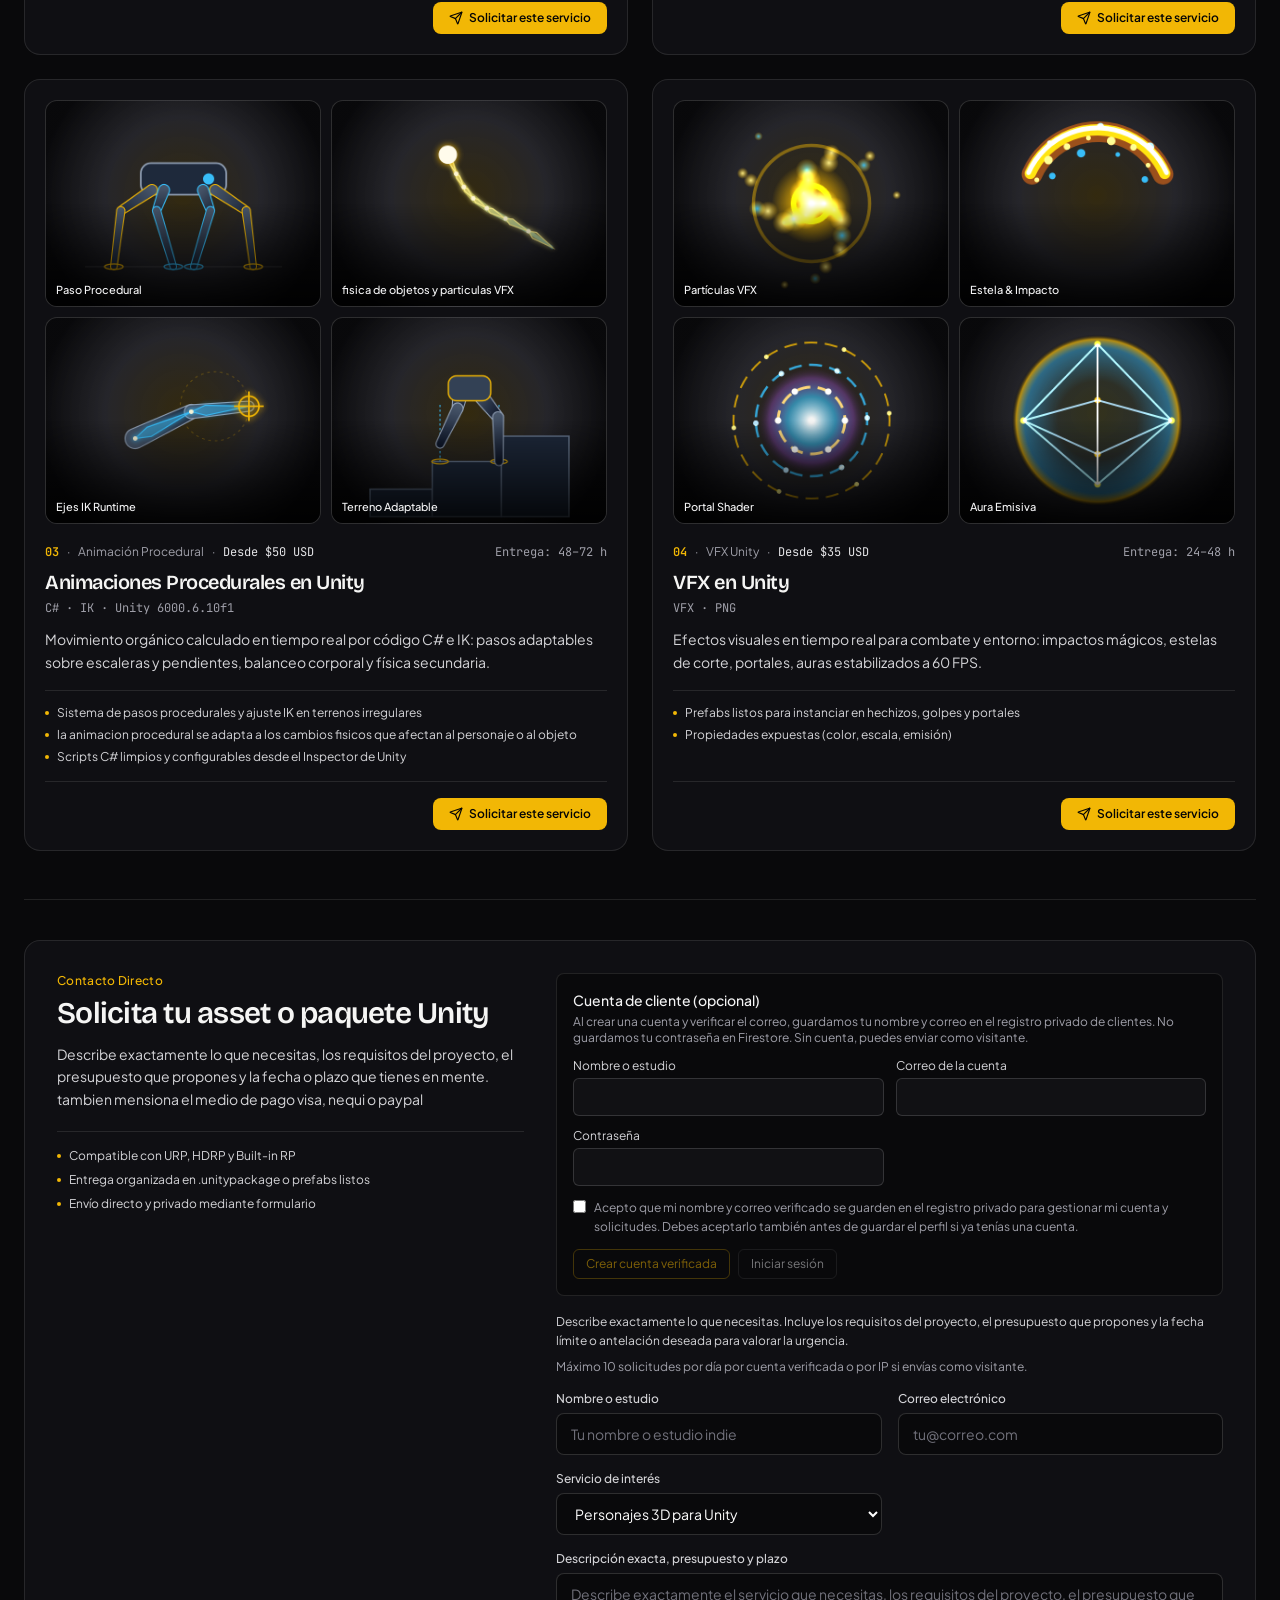
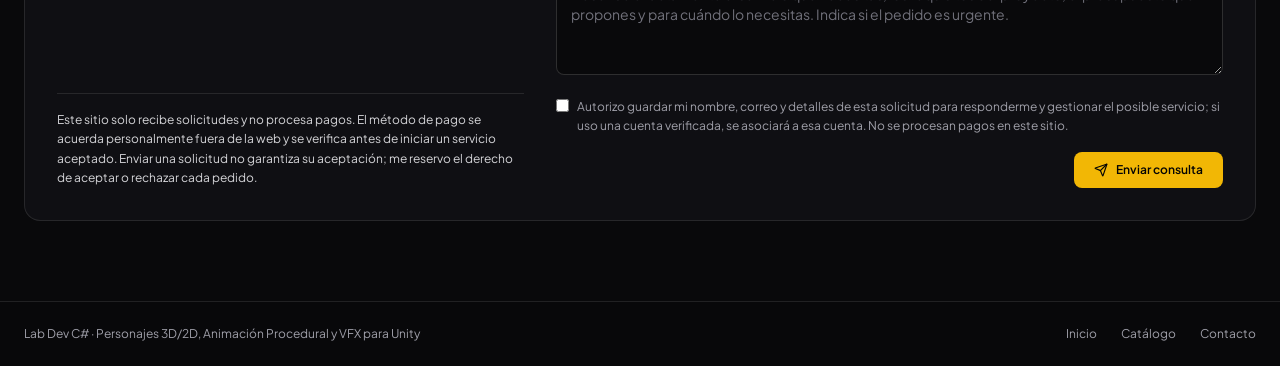
==== commit e5b5acbc: "Publish contact form App Check fix Co-authored-by: Copilot <223556219+Copilot@users.noreply.github.c" ====
--- a/docs/index.html
+++ b/docs/index.html
@@ -24,7 +24,7 @@
       href="https://fonts.googleapis.com/css2?family=Bricolage+Grotesque:opsz,wght@12..96,500;12..96,600;12..96,700&family=JetBrains+Mono:wght@400;500&family=Plus+Jakarta+Sans:wght@400;500;600&display=swap"
       rel="stylesheet"
     />
-    <script type="module" crossorigin src="./assets/index-F3vkuktk.js"></script>
+    <script type="module" crossorigin src="./assets/index-C2WOfcAw.js"></script>
     <link rel="stylesheet" crossorigin href="./assets/index-fNSihIZ2.css">
   </head>
   <body class="bg-[#09090B] text-[#F5F5F4] antialiased selection:bg-[#F2B705] selection:text-[#050505]">
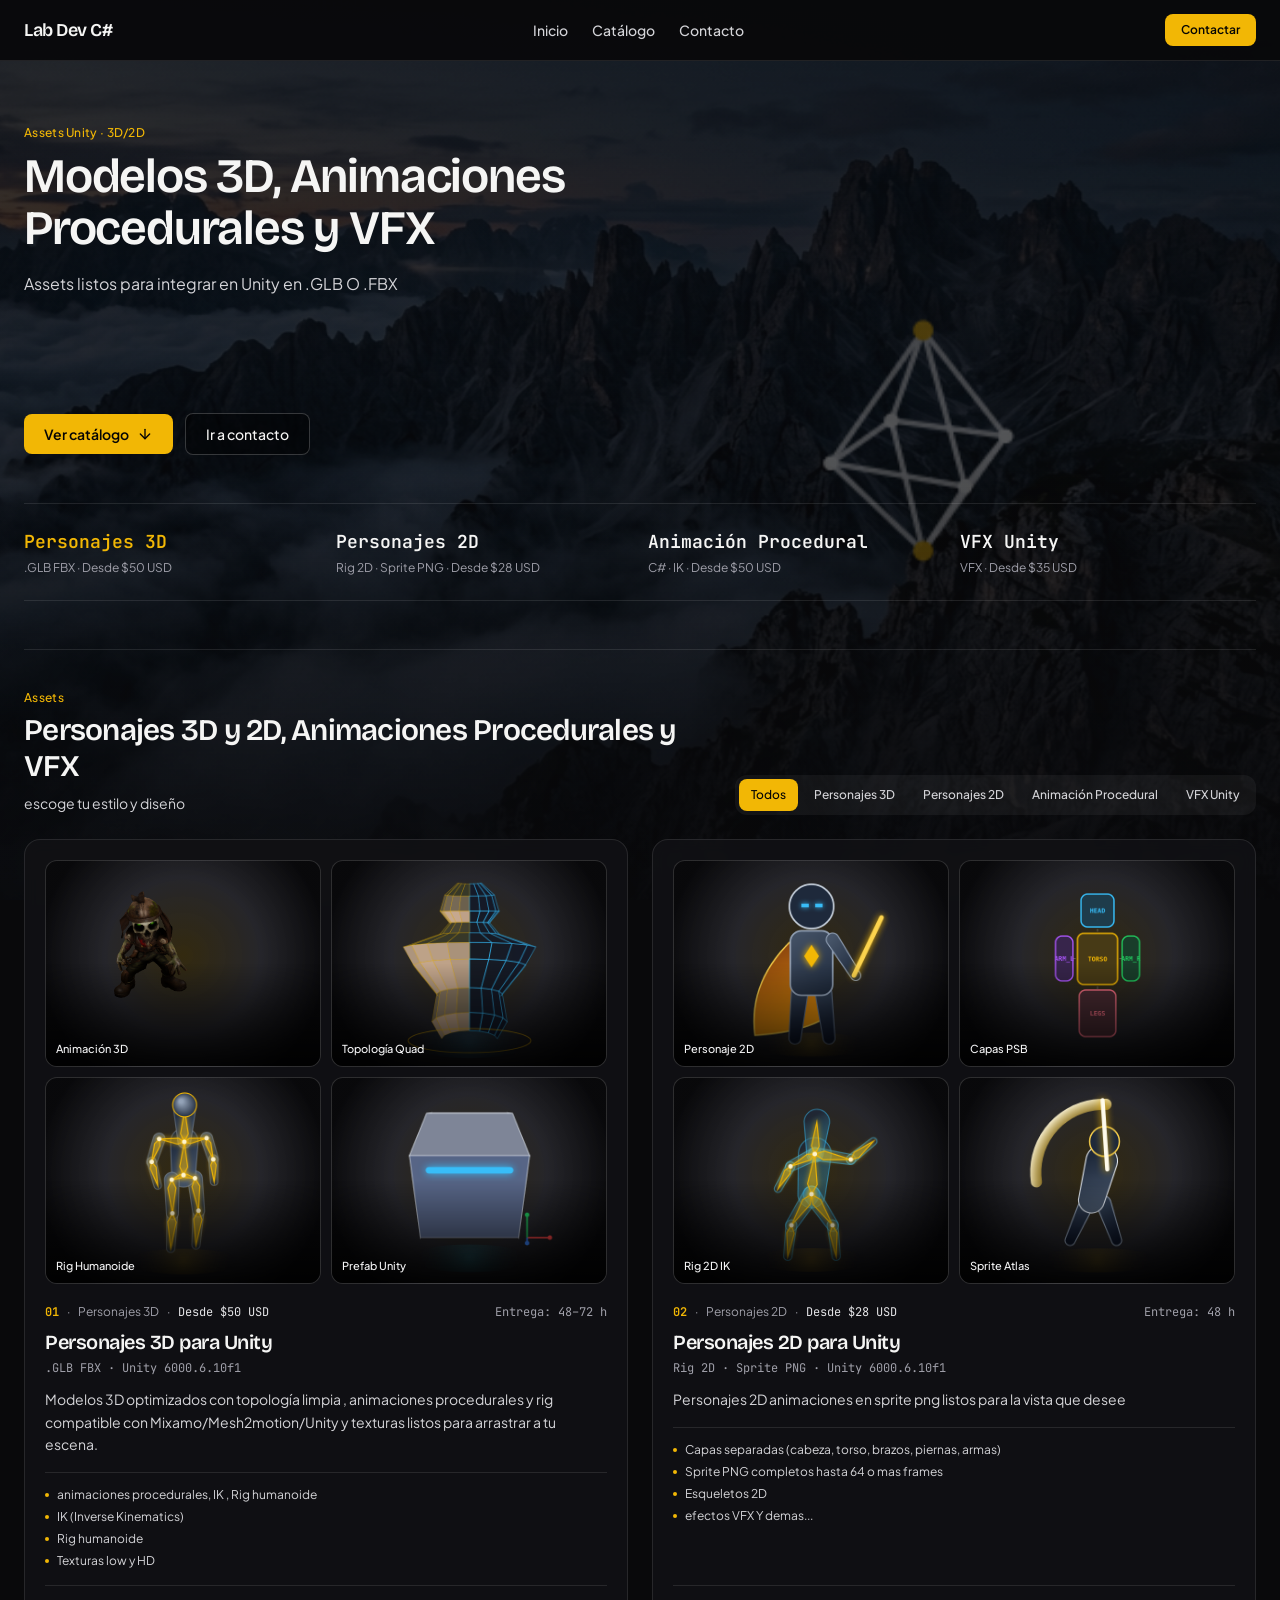
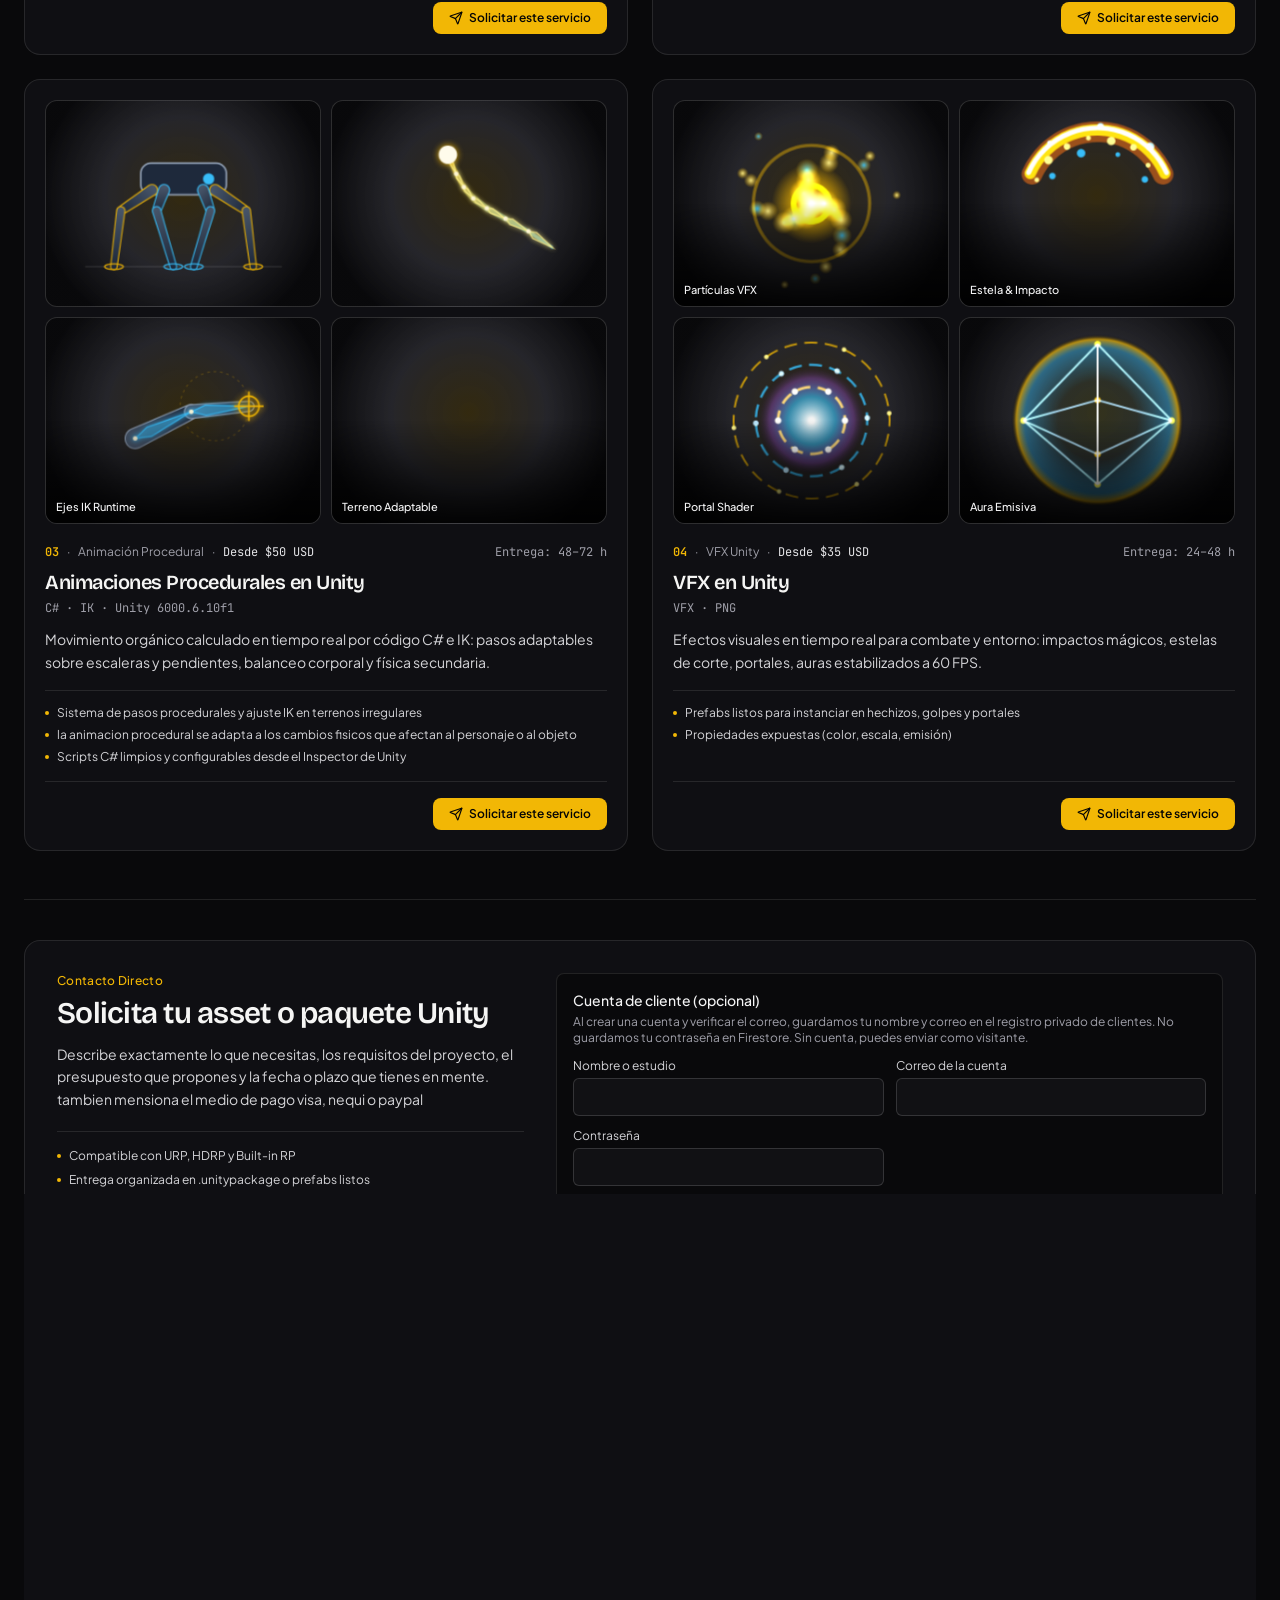
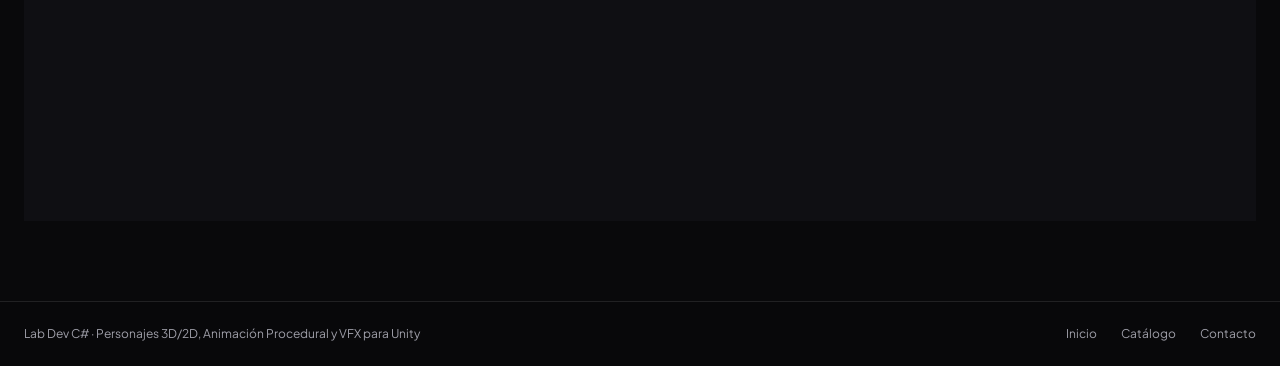
==== commit 8e872981: "Publish customer account Firestore fix Co-authored-by: Copilot <223556219+Copilot@users.noreply.gith" ====
--- a/docs/index.html
+++ b/docs/index.html
@@ -24,7 +24,7 @@
       href="https://fonts.googleapis.com/css2?family=Bricolage+Grotesque:opsz,wght@12..96,500;12..96,600;12..96,700&family=JetBrains+Mono:wght@400;500&family=Plus+Jakarta+Sans:wght@400;500;600&display=swap"
       rel="stylesheet"
     />
-    <script type="module" crossorigin src="./assets/index-C2WOfcAw.js"></script>
+    <script type="module" crossorigin src="./assets/index-Dy1heAaj.js"></script>
     <link rel="stylesheet" crossorigin href="./assets/index-fNSihIZ2.css">
   </head>
   <body class="bg-[#09090B] text-[#F5F5F4] antialiased selection:bg-[#F2B705] selection:text-[#050505]">
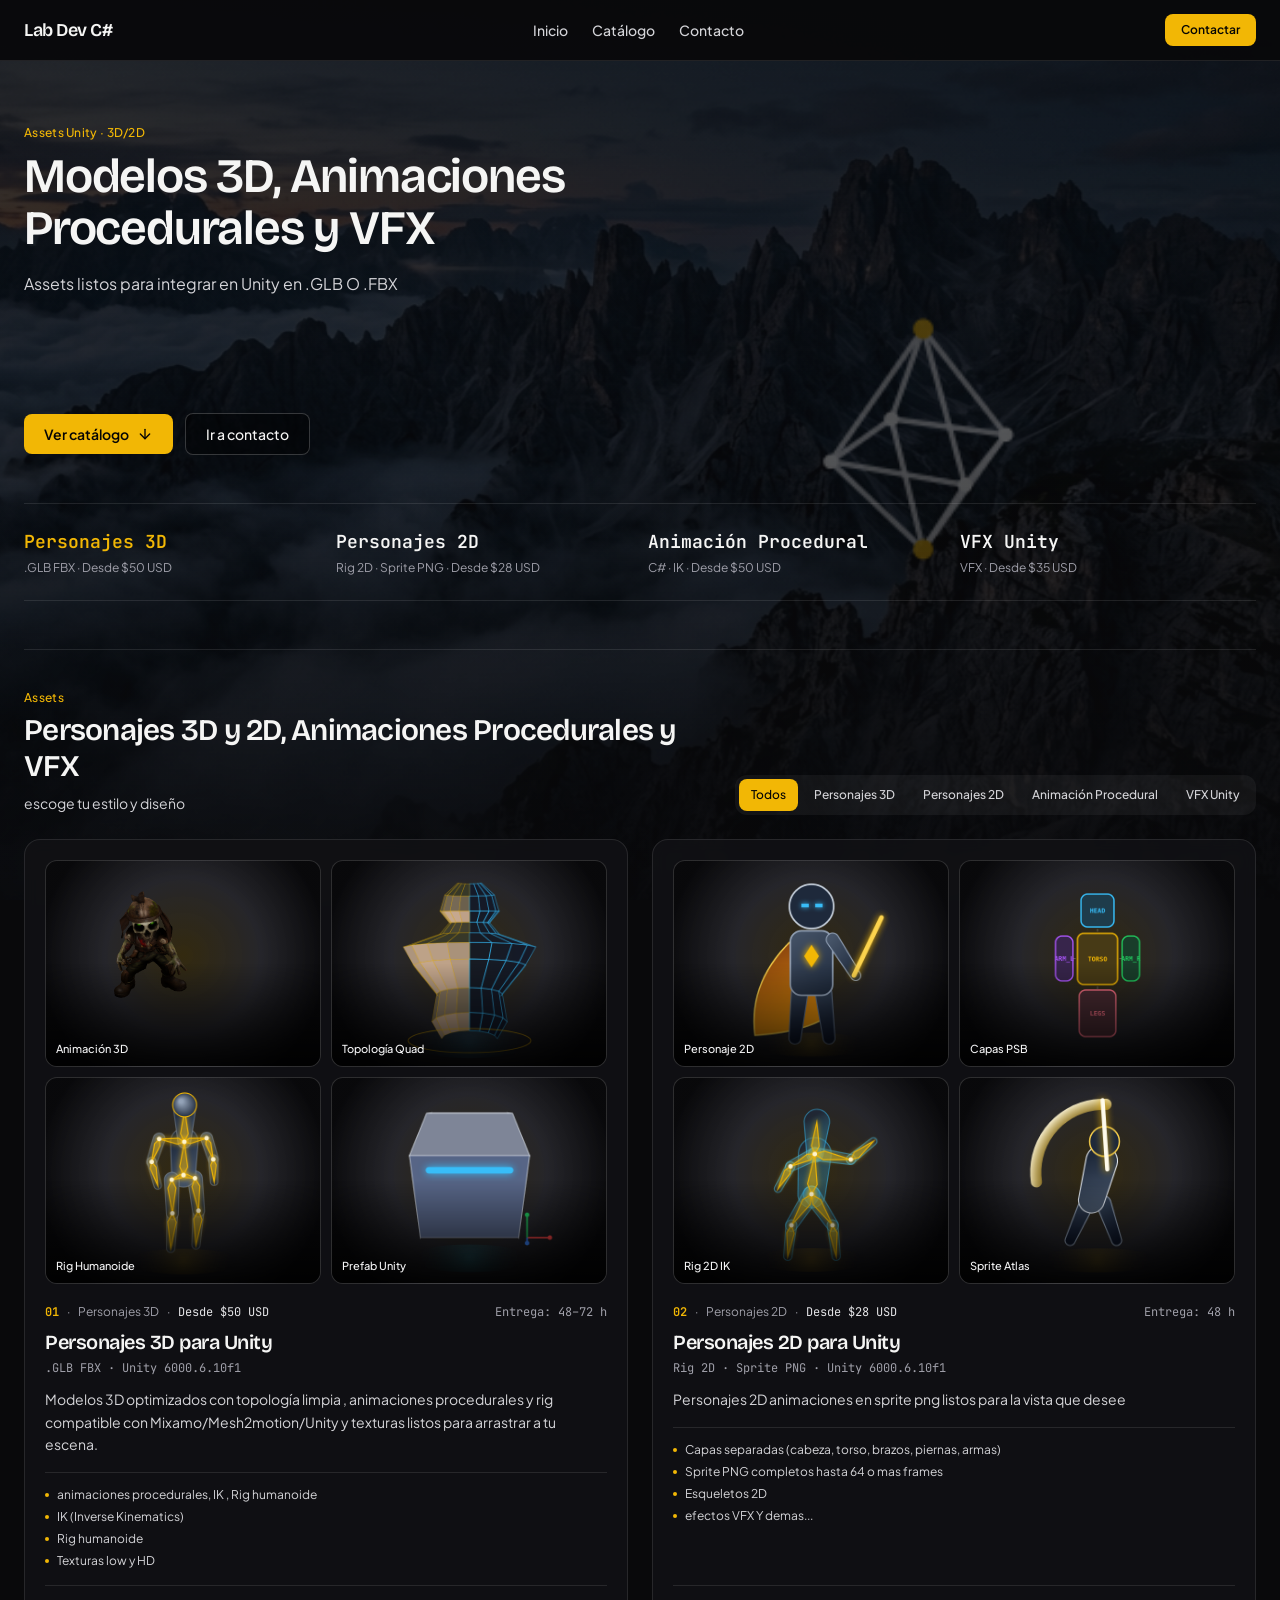
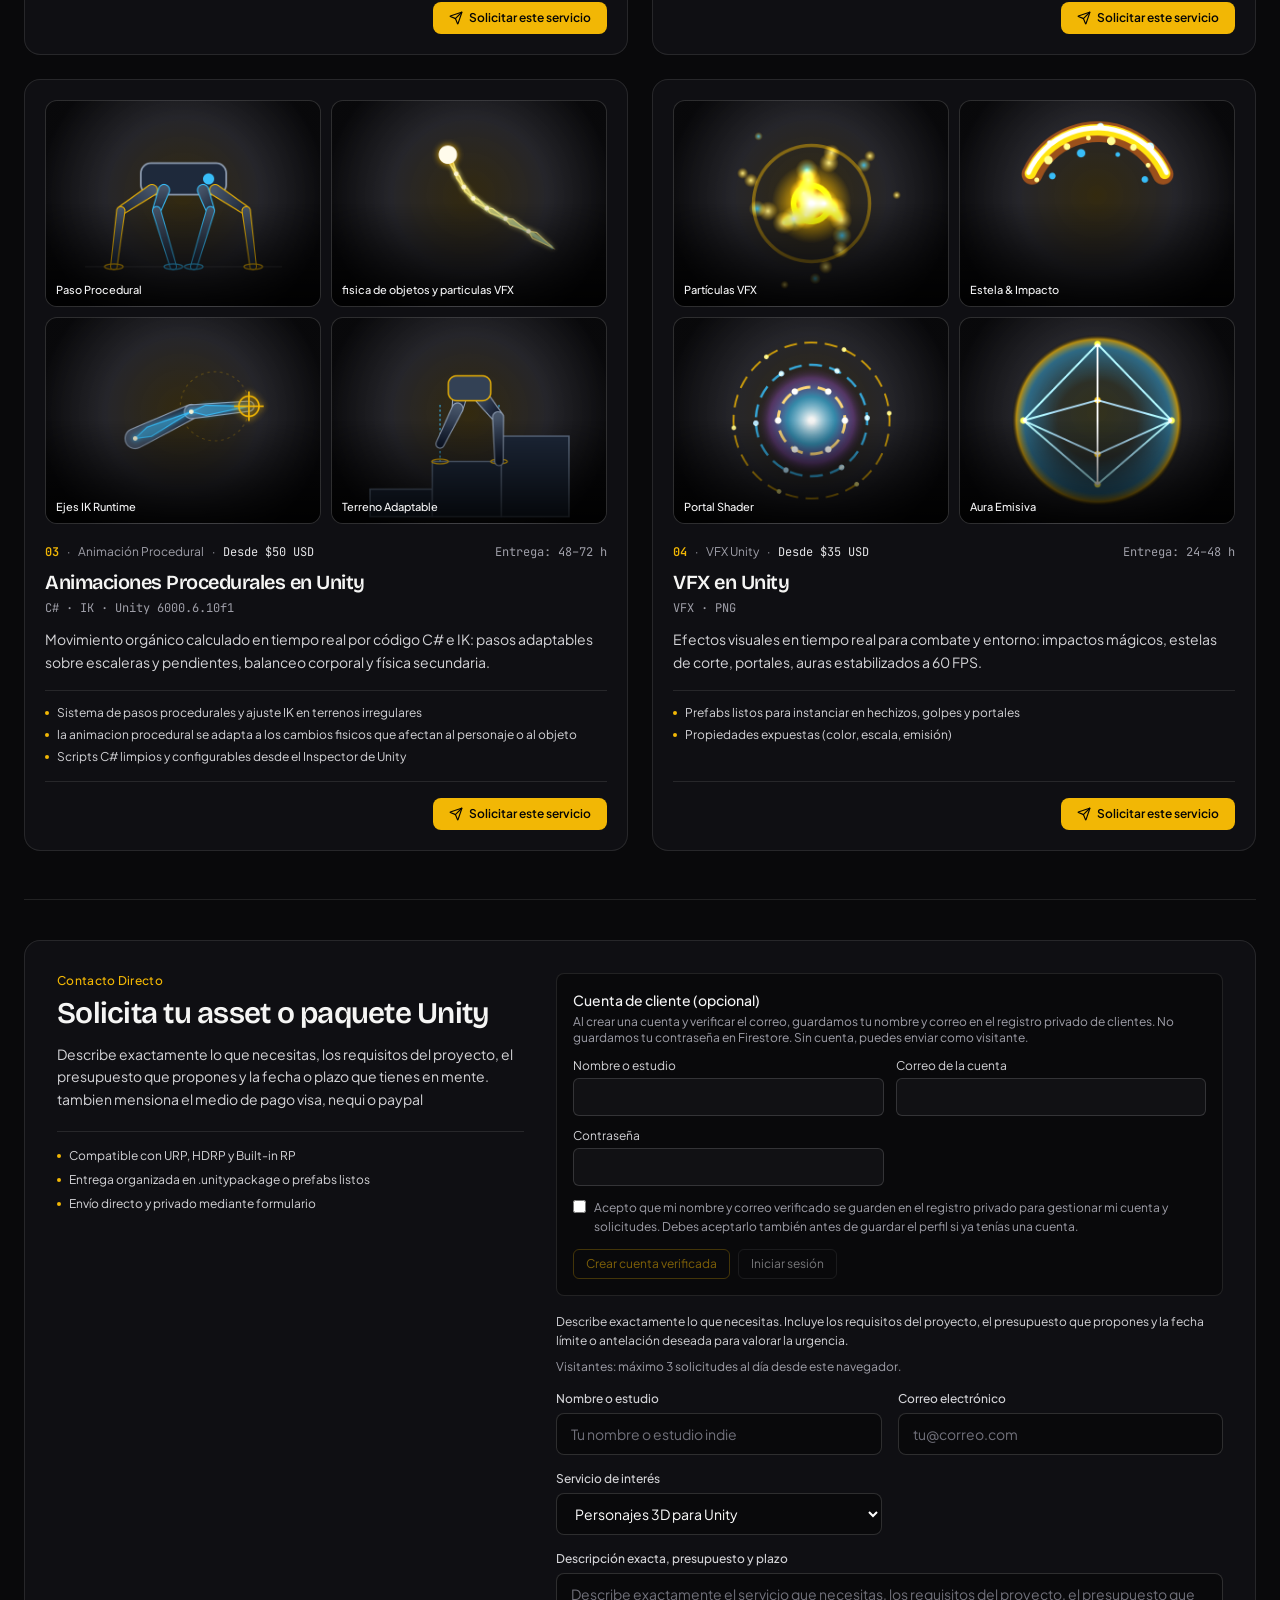
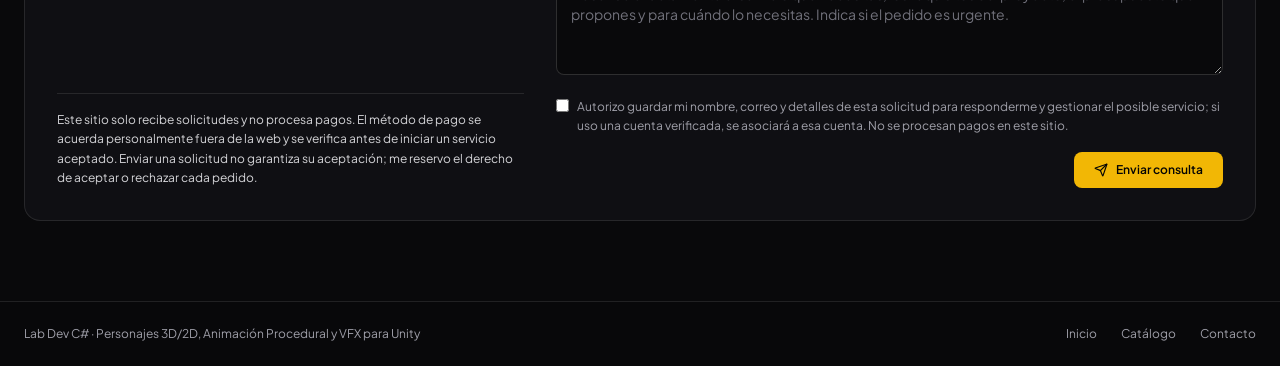
==== commit 989352b0: "Publish guest inquiry daily limit Co-authored-by: Copilot <223556219+Copilot@users.noreply.github.co" ====
--- a/docs/index.html
+++ b/docs/index.html
@@ -24,7 +24,7 @@
       href="https://fonts.googleapis.com/css2?family=Bricolage+Grotesque:opsz,wght@12..96,500;12..96,600;12..96,700&family=JetBrains+Mono:wght@400;500&family=Plus+Jakarta+Sans:wght@400;500;600&display=swap"
       rel="stylesheet"
     />
-    <script type="module" crossorigin src="./assets/index-Dy1heAaj.js"></script>
+    <script type="module" crossorigin src="./assets/index-DIUhv1QA.js"></script>
     <link rel="stylesheet" crossorigin href="./assets/index-fNSihIZ2.css">
   </head>
   <body class="bg-[#09090B] text-[#F5F5F4] antialiased selection:bg-[#F2B705] selection:text-[#050505]">
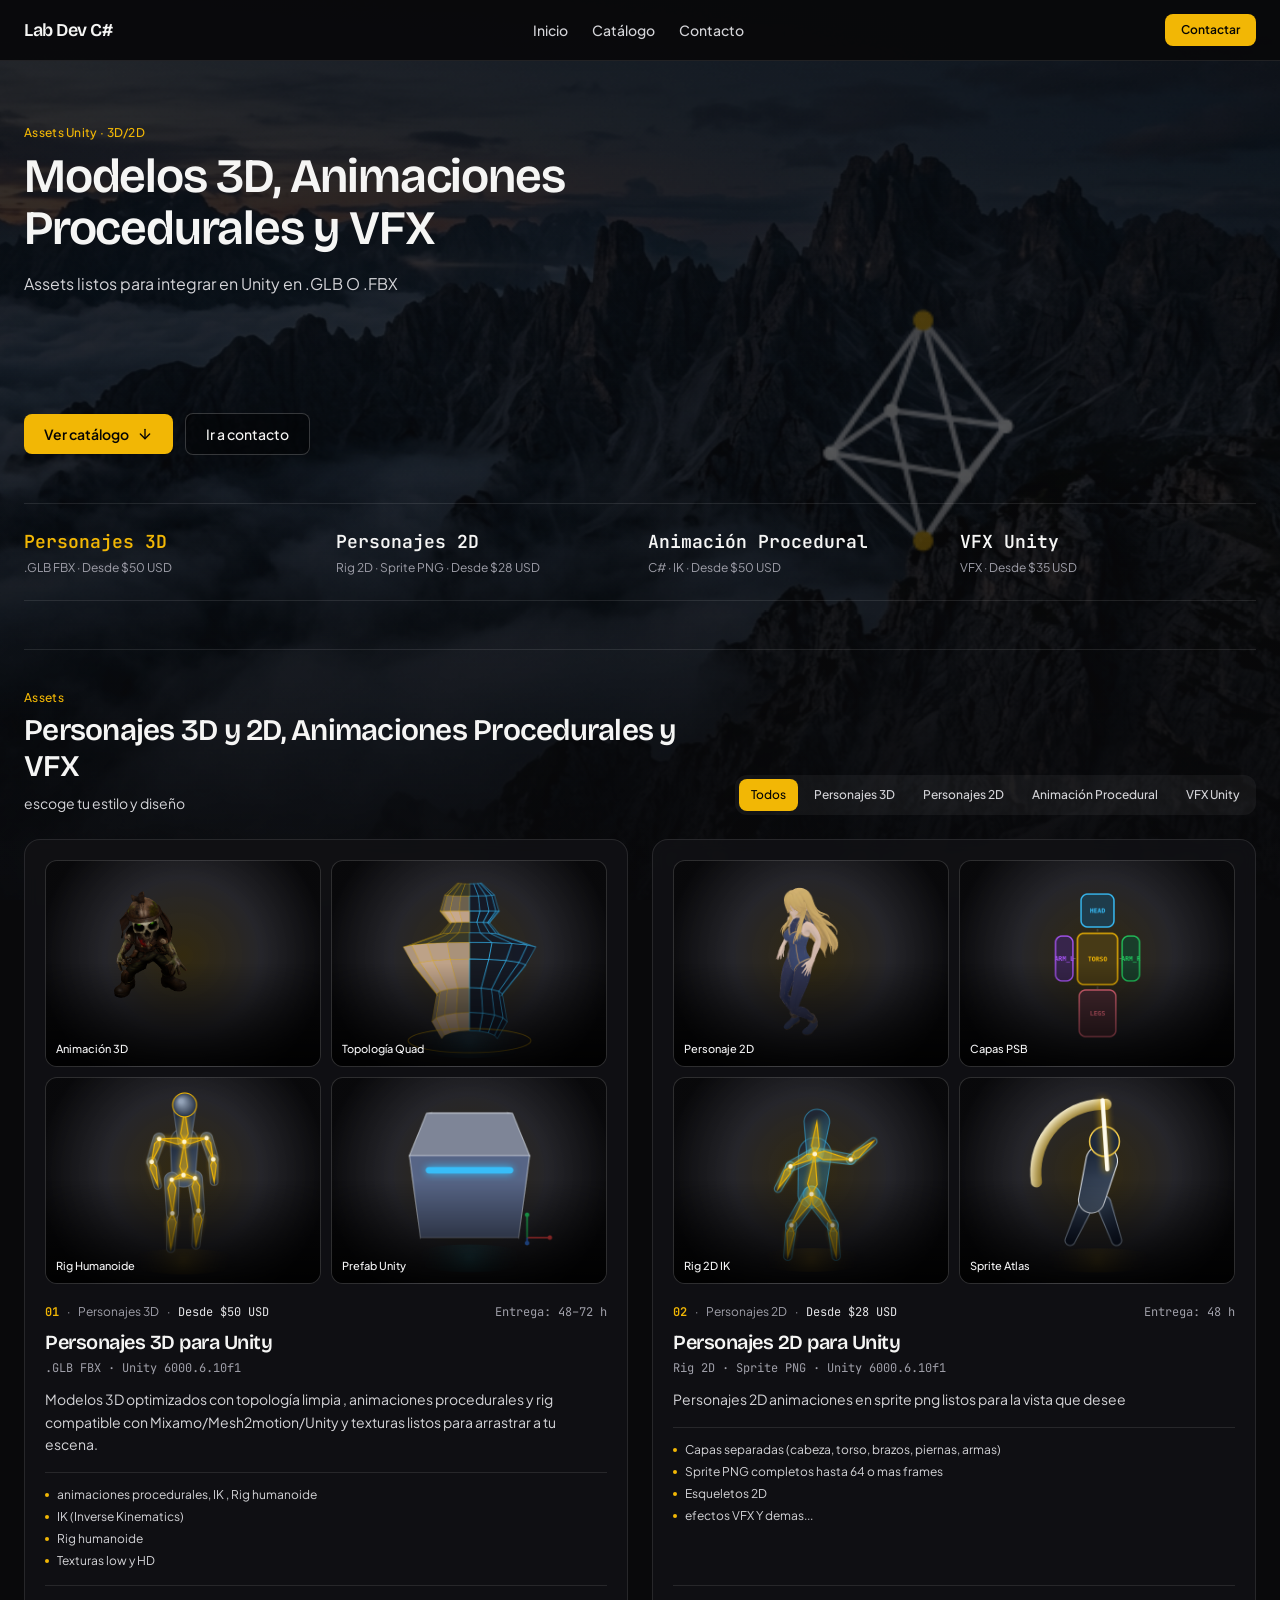
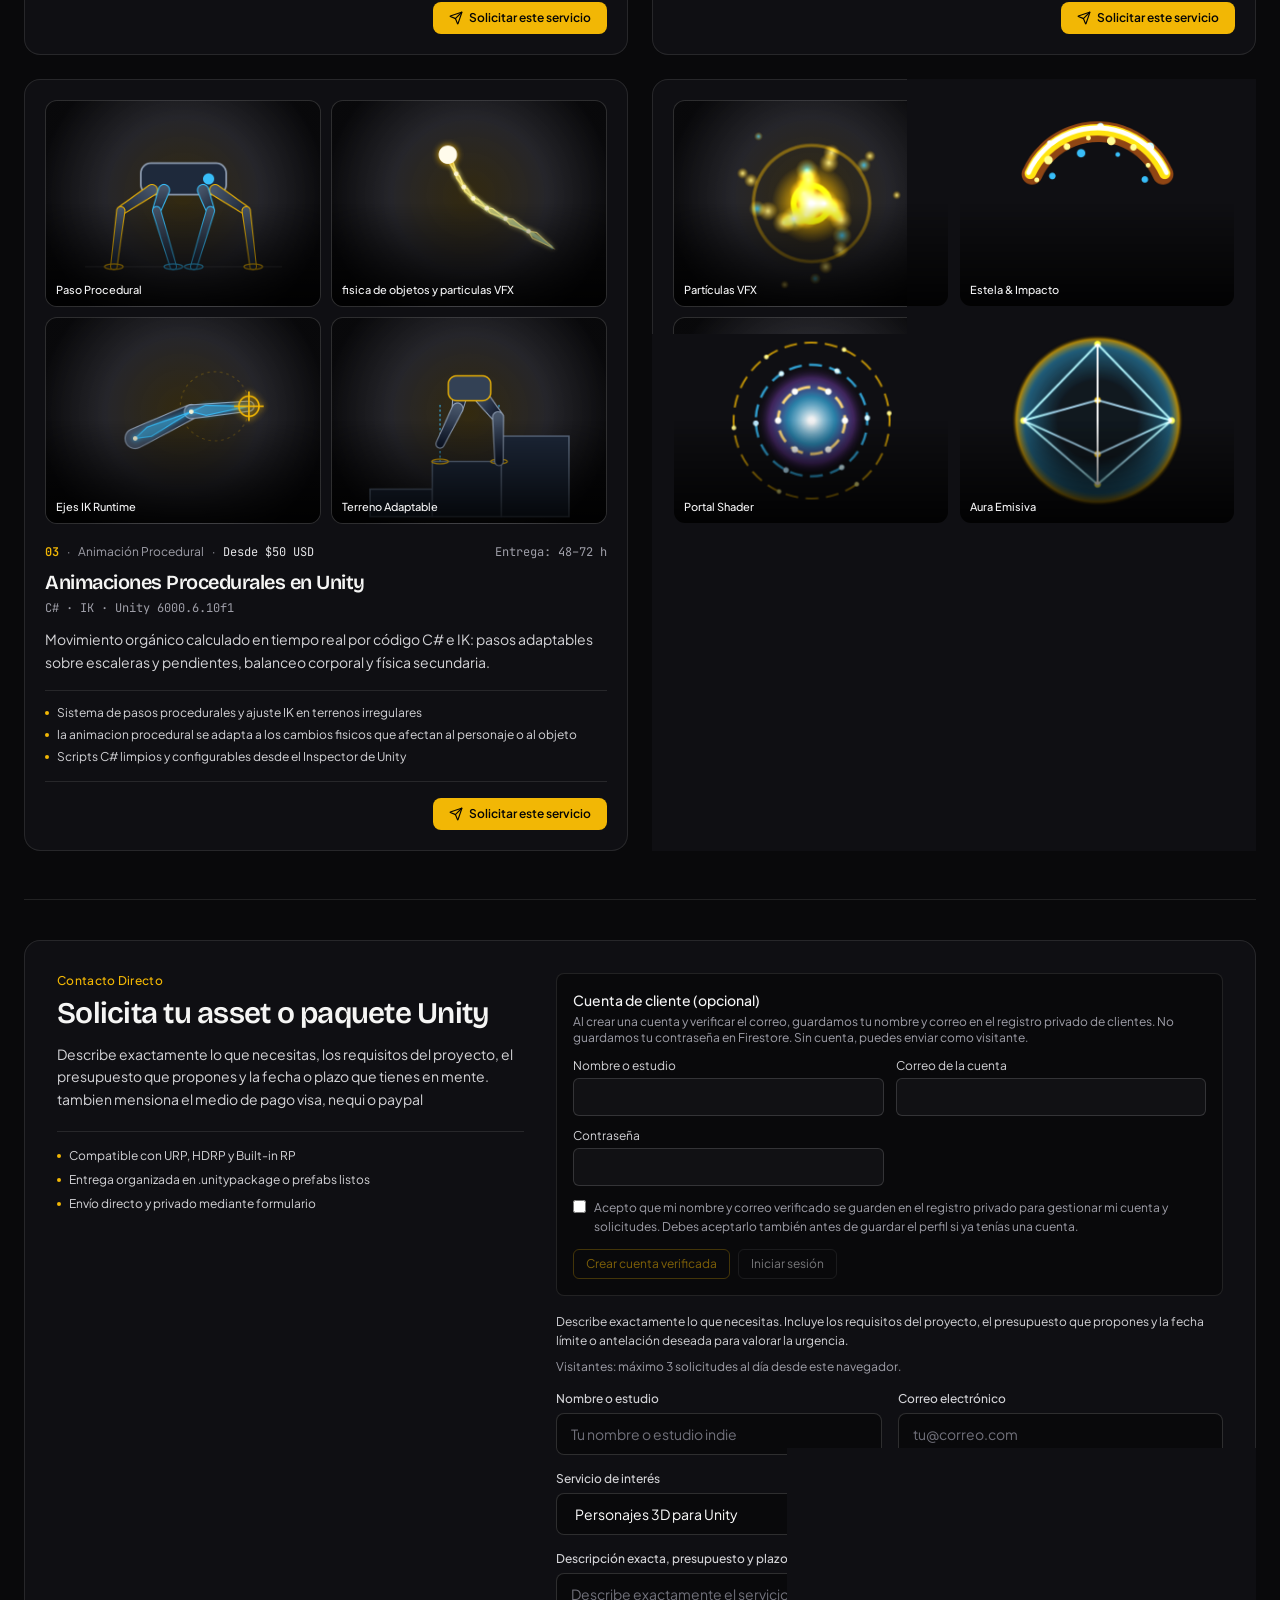
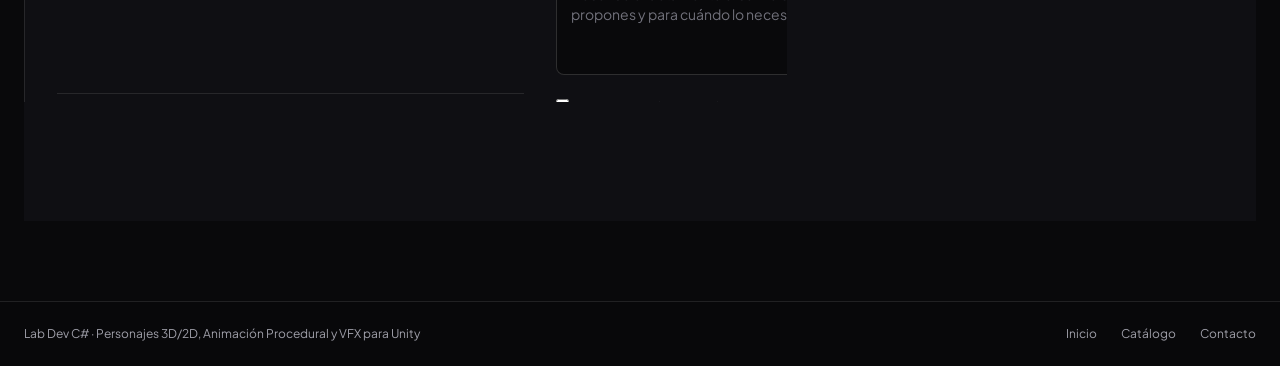
==== commit 872cb3c9: "Publish automatic sprite grid detection Co-authored-by: Copilot <223556219+Copilot@users.noreply.git" ====
--- a/docs/index.html
+++ b/docs/index.html
@@ -24,8 +24,8 @@
       href="https://fonts.googleapis.com/css2?family=Bricolage+Grotesque:opsz,wght@12..96,500;12..96,600;12..96,700&family=JetBrains+Mono:wght@400;500&family=Plus+Jakarta+Sans:wght@400;500;600&display=swap"
       rel="stylesheet"
     />
-    <script type="module" crossorigin src="./assets/index-DIUhv1QA.js"></script>
-    <link rel="stylesheet" crossorigin href="./assets/index-fNSihIZ2.css">
+    <script type="module" crossorigin src="./assets/index-CbGCZZX4.js"></script>
+    <link rel="stylesheet" crossorigin href="./assets/index-BHRM7F79.css">
   </head>
   <body class="bg-[#09090B] text-[#F5F5F4] antialiased selection:bg-[#F2B705] selection:text-[#050505]">
     <div id="root"></div>
--- a/docs/assets/index-BHRM7F79.css
+++ b/docs/assets/index-BHRM7F79.css
@@ -0,0 +1,2 @@
+/*! tailwindcss v4.3.5 | MIT License | https://tailwindcss.com */
+@layer properties{@supports (((-webkit-hyphens:none)) and (not (margin-trim:block))) or ((-moz-orient:inline) and (not (color:rgb(from red r g b)))){*,:before,:after,::backdrop{--tw-rotate-x:initial;--tw-rotate-y:initial;--tw-rotate-z:initial;--tw-skew-x:initial;--tw-skew-y:initial;--tw-space-y-reverse:0;--tw-divide-y-reverse:0;--tw-border-style:solid;--tw-gradient-position:initial;--tw-gradient-from:#0000;--tw-gradient-via:#0000;--tw-gradient-to:#0000;--tw-gradient-stops:initial;--tw-gradient-via-stops:initial;--tw-gradient-from-position:0%;--tw-gradient-via-position:50%;--tw-gradient-to-position:100%;--tw-leading:initial;--tw-font-weight:initial;--tw-tracking:initial;--tw-shadow:0 0 #0000;--tw-shadow-color:initial;--tw-shadow-alpha:100%;--tw-inset-shadow:0 0 #0000;--tw-inset-shadow-color:initial;--tw-inset-shadow-alpha:100%;--tw-ring-color:initial;--tw-ring-shadow:0 0 #0000;--tw-inset-ring-color:initial;--tw-inset-ring-shadow:0 0 #0000;--tw-ring-inset:initial;--tw-ring-offset-width:0px;--tw-ring-offset-color:#fff;--tw-ring-offset-shadow:0 0 #0000;--tw-blur:initial;--tw-brightness:initial;--tw-contrast:initial;--tw-grayscale:initial;--tw-hue-rotate:initial;--tw-invert:initial;--tw-opacity:initial;--tw-saturate:initial;--tw-sepia:initial;--tw-drop-shadow:initial;--tw-drop-shadow-color:initial;--tw-drop-shadow-alpha:100%;--tw-drop-shadow-size:initial;--tw-backdrop-blur:initial;--tw-backdrop-brightness:initial;--tw-backdrop-contrast:initial;--tw-backdrop-grayscale:initial;--tw-backdrop-hue-rotate:initial;--tw-backdrop-invert:initial;--tw-backdrop-opacity:initial;--tw-backdrop-saturate:initial;--tw-backdrop-sepia:initial;--tw-duration:initial;--tw-outline-style:solid}}}@layer theme{:root,:host{--font-sans:"Plus Jakarta Sans", ui-sans-serif, system-ui, sans-serif;--font-mono:"JetBrains Mono", ui-monospace, SFMono-Regular, monospace;--color-red-200:oklch(88.5% .062 18.334);--color-emerald-300:oklch(84.5% .143 164.978);--color-rose-300:oklch(81% .117 11.638);--color-rose-400:oklch(71.2% .194 13.428);--color-zinc-100:oklch(96.7% .001 286.375);--color-zinc-200:oklch(92% .004 286.32);--color-zinc-300:oklch(87.1% .006 286.286);--color-zinc-400:oklch(70.5% .015 286.067);--color-zinc-500:oklch(55.2% .016 285.938);--color-black:#000;--color-white:#fff;--spacing:.25rem;--container-md:28rem;--container-xl:36rem;--container-2xl:42rem;--container-7xl:80rem;--text-xs:.75rem;--text-xs--line-height:calc(1 / .75);--text-sm:.875rem;--text-sm--line-height:calc(1.25 / .875);--text-base:1rem;--text-base--line-height:calc(1.5 / 1);--text-lg:1.125rem;--text-lg--line-height:calc(1.75 / 1.125);--text-xl:1.25rem;--text-xl--line-height:calc(1.75 / 1.25);--text-2xl:1.5rem;--text-2xl--line-height:calc(2 / 1.5);--text-3xl:1.875rem;--text-3xl--line-height:calc(2.25 / 1.875);--text-4xl:2.25rem;--text-4xl--line-height:calc(2.5 / 2.25);--text-5xl:3rem;--text-5xl--line-height:1;--font-weight-medium:500;--font-weight-semibold:600;--tracking-tight:-.025em;--tracking-wide:.025em;--leading-relaxed:1.625;--radius-md:.375rem;--radius-lg:.5rem;--radius-xl:.75rem;--radius-2xl:1rem;--animate-spin:spin 1s linear infinite;--animate-pulse:pulse 2s cubic-bezier(.4, 0, .6, 1) infinite;--blur-sm:8px;--default-transition-duration:.15s;--default-transition-timing-function:cubic-bezier(.4, 0, .2, 1);--default-font-family:var(--font-sans);--default-mono-font-family:var(--font-mono);--font-display:"Bricolage Grotesque", ui-sans-serif, system-ui, sans-serif}}@layer base{*,:after,:before,::backdrop{box-sizing:border-box;border:0 solid;margin:0;padding:0}::file-selector-button{box-sizing:border-box;border:0 solid;margin:0;padding:0}html,:host{-webkit-text-size-adjust:100%;tab-size:4;line-height:1.5;font-family:var(--default-font-family,-apple-system, BlinkMacSystemFont, "Segoe UI", Roboto, "Helvetica Neue", "Noto Sans", Arial, sans-serif, "Apple Color Emoji", "Segoe UI Emoji", "Segoe UI Symbol", "Noto Color Emoji");font-feature-settings:var(--default-font-feature-settings,normal);font-variation-settings:var(--default-font-variation-settings,normal);-webkit-tap-highlight-color:transparent}hr{height:0;color:inherit;border-top-width:1px}abbr:where([title]){-webkit-text-decoration:underline dotted;text-decoration:underline dotted}h1,h2,h3,h4,h5,h6{font-size:inherit;font-weight:inherit}a{color:inherit;-webkit-text-decoration:inherit;-webkit-text-decoration:inherit;-webkit-text-decoration:inherit;-webkit-text-decoration:inherit;text-decoration:inherit}b,strong{font-weight:bolder}code,kbd,samp,pre{font-family:var(--default-mono-font-family,ui-monospace, SFMono-Regular, Menlo, Monaco, Consolas, "Liberation Mono", "Courier New", monospace);font-feature-settings:var(--default-mono-font-feature-settings,normal);font-variation-settings:var(--default-mono-font-variation-settings,normal);font-size:1em}small{font-size:80%}sub,sup{vertical-align:baseline;font-size:75%;line-height:0;position:relative}sub{bottom:-.25em}sup{top:-.5em}table{text-indent:0;border-color:inherit;border-collapse:collapse}:-moz-focusring:where(:not(iframe)){outline:auto}progress{vertical-align:baseline}summary{display:list-item}ol,ul,menu{list-style:none}img,svg,video,canvas,audio,iframe,embed,object{vertical-align:middle;display:block}img,video{max-width:100%;height:auto}button,input,select,optgroup,textarea{font:inherit;font-feature-settings:inherit;font-variation-settings:inherit;letter-spacing:inherit;color:inherit;opacity:1;background-color:#0000;border-radius:0}::file-selector-button{font:inherit;font-feature-settings:inherit;font-variation-settings:inherit;letter-spacing:inherit;color:inherit;opacity:1;background-color:#0000;border-radius:0}:where(select:is([multiple],[size])) optgroup{font-weight:bolder}:where(select:is([multiple],[size])) optgroup option{padding-inline-start:20px}::file-selector-button{margin-inline-end:4px}::placeholder{opacity:1}@supports (not ((-webkit-appearance:-apple-pay-button))) or (contain-intrinsic-size:1px){::placeholder{color:currentColor}@supports (color:color-mix(in lab, red, red)){::placeholder{color:color-mix(in oklab, currentcolor 50%, transparent)}}}textarea{resize:vertical}::-webkit-search-decoration{-webkit-appearance:none}::-webkit-date-and-time-value{min-height:1lh;text-align:inherit}::-webkit-datetime-edit{display:inline-flex}::-webkit-datetime-edit-fields-wrapper{padding:0}::-webkit-datetime-edit{padding-block:0}::-webkit-datetime-edit-year-field{padding-block:0}::-webkit-datetime-edit-month-field{padding-block:0}::-webkit-datetime-edit-day-field{padding-block:0}::-webkit-datetime-edit-hour-field{padding-block:0}::-webkit-datetime-edit-minute-field{padding-block:0}::-webkit-datetime-edit-second-field{padding-block:0}::-webkit-datetime-edit-millisecond-field{padding-block:0}::-webkit-datetime-edit-meridiem-field{padding-block:0}::-webkit-calendar-picker-indicator{line-height:1}:-moz-ui-invalid{box-shadow:none}button,input:where([type=button],[type=reset],[type=submit]){appearance:button}::file-selector-button{appearance:button}::-webkit-inner-spin-button{height:auto}::-webkit-outer-spin-button{height:auto}[hidden]:where(:not([hidden=until-found])){display:none!important}html{font-family:var(--font-sans);color:#f5f5f4;scroll-behavior:smooth;background-color:#09090b}h1,h2,h3,.font-display{font-family:var(--font-display)}.font-mono-tabular{font-family:var(--font-mono);font-variant-numeric:tabular-nums}}@layer components;@layer utilities{.pointer-events-none{pointer-events:none}.sr-only{clip-path:inset(50%);white-space:nowrap;border-width:0;width:1px;height:1px;margin:-1px;padding:0;position:absolute;overflow:hidden}.absolute{position:absolute}.fixed{position:fixed}.relative{position:relative}.static{position:static}.sticky{position:sticky}.inset-0{inset:0}.inset-x-0{inset-inline:0}.top-0{top:0}.bottom-0{bottom:0}.z-0{z-index:0}.z-10{z-index:10}.z-20{z-index:20}.z-30{z-index:30}.z-40{z-index:40}.mx-auto{margin-inline:auto}.mt-0\.5{margin-top:calc(var(--spacing) * .5)}.mt-1{margin-top:var(--spacing)}.mt-1\.5{margin-top:calc(var(--spacing) * 1.5)}.mt-2{margin-top:calc(var(--spacing) * 2)}.mt-2\.5{margin-top:calc(var(--spacing) * 2.5)}.mt-3{margin-top:calc(var(--spacing) * 3)}.mt-4{margin-top:calc(var(--spacing) * 4)}.mt-5{margin-top:calc(var(--spacing) * 5)}.mt-6{margin-top:calc(var(--spacing) * 6)}.mb-2{margin-bottom:calc(var(--spacing) * 2)}.mb-4{margin-bottom:calc(var(--spacing) * 4)}.ml-auto{margin-left:auto}.block{display:block}.contents{display:contents}.flex{display:flex}.grid{display:grid}.hidden{display:none}.inline-flex{display:inline-flex}.aspect-\[4\/3\]{aspect-ratio:4/3}.aspect-square{aspect-ratio:1}.h-1{height:var(--spacing)}.h-3\.5{height:calc(var(--spacing) * 3.5)}.h-4{height:calc(var(--spacing) * 4)}.h-5{height:calc(var(--spacing) * 5)}.h-\[240px\]{height:240px}.h-full{height:100%}.min-h-\[280px\]{min-height:280px}.min-h-screen{min-height:100vh}.w-1{width:var(--spacing)}.w-3\.5{width:calc(var(--spacing) * 3.5)}.w-4{width:calc(var(--spacing) * 4)}.w-5{width:calc(var(--spacing) * 5)}.w-\[240px\]{width:240px}.w-full{width:100%}.max-w-2xl{max-width:var(--container-2xl)}.max-w-7xl{max-width:var(--container-7xl)}.max-w-md{max-width:var(--container-md)}.max-w-xl{max-width:var(--container-xl)}.min-w-0{min-width:0}.min-w-52{min-width:calc(var(--spacing) * 52)}.min-w-\[820px\]{min-width:820px}.flex-1{flex:1}.shrink-0{flex-shrink:0}.rotate-180{rotate:180deg}.transform{transform:var(--tw-rotate-x, ) var(--tw-rotate-y, ) var(--tw-rotate-z, ) var(--tw-skew-x, ) var(--tw-skew-y, )}.animate-pulse{animation:var(--animate-pulse)}.animate-spin{animation:var(--animate-spin)}.grid-cols-1{grid-template-columns:repeat(1,minmax(0,1fr))}.grid-cols-2{grid-template-columns:repeat(2,minmax(0,1fr))}.flex-col{flex-direction:column}.flex-wrap{flex-wrap:wrap}.items-center{align-items:center}.items-end{align-items:flex-end}.items-start{align-items:flex-start}.justify-between{justify-content:space-between}.justify-center{justify-content:center}.justify-end{justify-content:flex-end}.gap-1{gap:var(--spacing)}.gap-1\.5{gap:calc(var(--spacing) * 1.5)}.gap-2{gap:calc(var(--spacing) * 2)}.gap-2\.5{gap:calc(var(--spacing) * 2.5)}.gap-3{gap:calc(var(--spacing) * 3)}.gap-4{gap:calc(var(--spacing) * 4)}.gap-5{gap:calc(var(--spacing) * 5)}.gap-6{gap:calc(var(--spacing) * 6)}.gap-8{gap:calc(var(--spacing) * 8)}.gap-12{gap:calc(var(--spacing) * 12)}:where(.space-y-1\.5>:not(:last-child)){--tw-space-y-reverse:0;margin-block-start:calc(calc(var(--spacing) * 1.5) * var(--tw-space-y-reverse));margin-block-end:calc(calc(var(--spacing) * 1.5) * calc(1 - var(--tw-space-y-reverse)))}:where(.space-y-2>:not(:last-child)){--tw-space-y-reverse:0;margin-block-start:calc(calc(var(--spacing) * 2) * var(--tw-space-y-reverse));margin-block-end:calc(calc(var(--spacing) * 2) * calc(1 - var(--tw-space-y-reverse)))}:where(.divide-y>:not(:last-child)){--tw-divide-y-reverse:0;border-bottom-style:var(--tw-border-style);border-top-style:var(--tw-border-style);border-top-width:calc(1px * var(--tw-divide-y-reverse));border-bottom-width:calc(1px * calc(1 - var(--tw-divide-y-reverse)))}:where(.divide-white\/5>:not(:last-child)){border-color:#ffffff0d}@supports (color:color-mix(in lab, red, red)){:where(.divide-white\/5>:not(:last-child)){border-color:color-mix(in oklab, var(--color-white) 5%, transparent)}}.self-start{align-self:flex-start}.truncate{text-overflow:ellipsis;white-space:nowrap;overflow:hidden}.overflow-hidden{overflow:hidden}.overflow-x-auto{overflow-x:auto}.rounded-2xl{border-radius:var(--radius-2xl)}.rounded-full{border-radius:2147483647px}.rounded-lg{border-radius:var(--radius-lg)}.rounded-md{border-radius:var(--radius-md)}.rounded-xl{border-radius:var(--radius-xl)}.border{border-style:var(--tw-border-style);border-width:1px}.border-y{border-block-style:var(--tw-border-style);border-block-width:1px}.border-t{border-top-style:var(--tw-border-style);border-top-width:1px}.border-b{border-bottom-style:var(--tw-border-style);border-bottom-width:1px}.border-\[\#F2B705\]\/40{border-color:oklab(81.1366% .0145414 .164985/.4)}.border-\[\#F2B705\]\/50{border-color:oklab(81.1366% .0145414 .164985/.5)}.border-white\/10{border-color:#ffffff1a}@supports (color:color-mix(in lab, red, red)){.border-white\/10{border-color:color-mix(in oklab, var(--color-white) 10%, transparent)}}.border-white\/15{border-color:#ffffff26}@supports (color:color-mix(in lab, red, red)){.border-white\/15{border-color:color-mix(in oklab, var(--color-white) 15%, transparent)}}.border-white\/20{border-color:#fff3}@supports (color:color-mix(in lab, red, red)){.border-white\/20{border-color:color-mix(in oklab, var(--color-white) 20%, transparent)}}.bg-\[\#09090B\]{background-color:#09090b}.bg-\[\#09090B\]\/85{background-color:oklab(14.0765% .00119585 -.00421971/.85)}.bg-\[\#09090B\]\/95{background-color:oklab(14.0765% .00119585 -.00421971/.95)}.bg-\[\#111114\]{background-color:#111114}.bg-\[\#111114\]\/90{background-color:oklab(17.9001% .00165973 -.00587849/.9)}.bg-\[\#F2B705\]{background-color:#f2b705}.bg-black\/20{background-color:#0003}@supports (color:color-mix(in lab, red, red)){.bg-black\/20{background-color:color-mix(in oklab, var(--color-black) 20%, transparent)}}.bg-black\/40{background-color:#0006}@supports (color:color-mix(in lab, red, red)){.bg-black\/40{background-color:color-mix(in oklab, var(--color-black) 40%, transparent)}}.bg-white\/5{background-color:#ffffff0d}@supports (color:color-mix(in lab, red, red)){.bg-white\/5{background-color:color-mix(in oklab, var(--color-white) 5%, transparent)}}.bg-gradient-to-b{--tw-gradient-position:to bottom in oklab;background-image:linear-gradient(var(--tw-gradient-stops))}.bg-gradient-to-t{--tw-gradient-position:to top in oklab;background-image:linear-gradient(var(--tw-gradient-stops))}.bg-\[radial-gradient\(circle_at_50\%_46\%\,rgba\(242\,183\,5\,0\.16\)\,rgba\(63\,63\,70\,0\.48\)_44\%\,rgba\(9\,9\,11\,0\.96\)_82\%\)\]{background-image:radial-gradient(circle at 50% 46%,#f2b70529,#3f3f467a 44%,#09090bf5 82%)}.from-\[\#09090B\]\/70{--tw-gradient-from:oklab(14.0765% .00119585 -.00421971/.7);--tw-gradient-stops:var(--tw-gradient-via-stops,var(--tw-gradient-position), var(--tw-gradient-from) var(--tw-gradient-from-position), var(--tw-gradient-to) var(--tw-gradient-to-position))}.from-black\/85{--tw-gradient-from:#000000d9}@supports (color:color-mix(in lab, red, red)){.from-black\/85{--tw-gradient-from:color-mix(in oklab, var(--color-black) 85%, transparent)}}.from-black\/85{--tw-gradient-stops:var(--tw-gradient-via-stops,var(--tw-gradient-position), var(--tw-gradient-from) var(--tw-gradient-from-position), var(--tw-gradient-to) var(--tw-gradient-to-position))}.via-\[\#09090B\]\/55{--tw-gradient-via:oklab(14.0765% .00119585 -.00421971/.55);--tw-gradient-via-stops:var(--tw-gradient-position), var(--tw-gradient-from) var(--tw-gradient-from-position), var(--tw-gradient-via) var(--tw-gradient-via-position), var(--tw-gradient-to) var(--tw-gradient-to-position);--tw-gradient-stops:var(--tw-gradient-via-stops)}.via-transparent{--tw-gradient-via:transparent;--tw-gradient-via-stops:var(--tw-gradient-position), var(--tw-gradient-from) var(--tw-gradient-from-position), var(--tw-gradient-via) var(--tw-gradient-via-position), var(--tw-gradient-to) var(--tw-gradient-to-position);--tw-gradient-stops:var(--tw-gradient-via-stops)}.to-\[\#09090B\]\/90{--tw-gradient-to:oklab(14.0765% .00119585 -.00421971/.9);--tw-gradient-stops:var(--tw-gradient-via-stops,var(--tw-gradient-position), var(--tw-gradient-from) var(--tw-gradient-from-position), var(--tw-gradient-to) var(--tw-gradient-to-position))}.to-transparent{--tw-gradient-to:transparent;--tw-gradient-stops:var(--tw-gradient-via-stops,var(--tw-gradient-position), var(--tw-gradient-from) var(--tw-gradient-from-position), var(--tw-gradient-to) var(--tw-gradient-to-position))}.object-contain{object-fit:contain}.object-cover{object-fit:cover}.p-1{padding:var(--spacing)}.p-3{padding:calc(var(--spacing) * 3)}.p-4{padding:calc(var(--spacing) * 4)}.p-5{padding:calc(var(--spacing) * 5)}.p-6{padding:calc(var(--spacing) * 6)}.px-2\.5{padding-inline:calc(var(--spacing) * 2.5)}.px-3{padding-inline:calc(var(--spacing) * 3)}.px-3\.5{padding-inline:calc(var(--spacing) * 3.5)}.px-4{padding-inline:calc(var(--spacing) * 4)}.px-5{padding-inline:calc(var(--spacing) * 5)}.px-6{padding-inline:calc(var(--spacing) * 6)}.py-1\.5{padding-block:calc(var(--spacing) * 1.5)}.py-2{padding-block:calc(var(--spacing) * 2)}.py-2\.5{padding-block:calc(var(--spacing) * 2.5)}.py-3{padding-block:calc(var(--spacing) * 3)}.py-3\.5{padding-block:calc(var(--spacing) * 3.5)}.py-4{padding-block:calc(var(--spacing) * 4)}.py-5{padding-block:calc(var(--spacing) * 5)}.py-6{padding-block:calc(var(--spacing) * 6)}.pt-3\.5{padding-top:calc(var(--spacing) * 3.5)}.pt-4{padding-top:calc(var(--spacing) * 4)}.pt-10{padding-top:calc(var(--spacing) * 10)}.pt-12{padding-top:calc(var(--spacing) * 12)}.pb-2{padding-bottom:calc(var(--spacing) * 2)}.pb-20{padding-bottom:calc(var(--spacing) * 20)}.text-center{text-align:center}.text-left{text-align:left}.font-display{font-family:var(--font-display)}.font-mono{font-family:var(--font-mono)}.text-2xl{font-size:var(--text-2xl);line-height:var(--tw-leading,var(--text-2xl--line-height))}.text-4xl{font-size:var(--text-4xl);line-height:var(--tw-leading,var(--text-4xl--line-height))}.text-base{font-size:var(--text-base);line-height:var(--tw-leading,var(--text-base--line-height))}.text-lg{font-size:var(--text-lg);line-height:var(--tw-leading,var(--text-lg--line-height))}.text-sm{font-size:var(--text-sm);line-height:var(--tw-leading,var(--text-sm--line-height))}.text-xl{font-size:var(--text-xl);line-height:var(--tw-leading,var(--text-xl--line-height))}.text-xs{font-size:var(--text-xs);line-height:var(--tw-leading,var(--text-xs--line-height))}.text-\[10px\]{font-size:10px}.text-\[11px\]{font-size:11px}.leading-\[1\.08\]{--tw-leading:1.08;line-height:1.08}.leading-relaxed{--tw-leading:var(--leading-relaxed);line-height:var(--leading-relaxed)}.font-medium{--tw-font-weight:var(--font-weight-medium);font-weight:var(--font-weight-medium)}.font-semibold{--tw-font-weight:var(--font-weight-semibold);font-weight:var(--font-weight-semibold)}.tracking-tight{--tw-tracking:var(--tracking-tight);letter-spacing:var(--tracking-tight)}.tracking-wide{--tw-tracking:var(--tracking-wide);letter-spacing:var(--tracking-wide)}.text-balance{text-wrap:balance}.break-all{word-break:break-all}.whitespace-nowrap{white-space:nowrap}.whitespace-pre-wrap{white-space:pre-wrap}.text-\[\#050505\]{color:#050505}.text-\[\#F2B705\]{color:#f2b705}.text-\[\#F5F5F4\]{color:#f5f5f4}.text-emerald-300{color:var(--color-emerald-300)}.text-red-200{color:var(--color-red-200)}.text-rose-300{color:var(--color-rose-300)}.text-rose-400{color:var(--color-rose-400)}.text-white{color:var(--color-white)}.text-zinc-100{color:var(--color-zinc-100)}.text-zinc-200{color:var(--color-zinc-200)}.text-zinc-300{color:var(--color-zinc-300)}.text-zinc-400{color:var(--color-zinc-400)}.text-zinc-500{color:var(--color-zinc-500)}.underline-offset-4{text-underline-offset:4px}.antialiased{-webkit-font-smoothing:antialiased;-moz-osx-font-smoothing:grayscale}.accent-\[\#F2B705\]{accent-color:#f2b705}.shadow-2xl{--tw-shadow:0 25px 50px -12px var(--tw-shadow-color,#00000040);box-shadow:var(--tw-inset-shadow), var(--tw-inset-ring-shadow), var(--tw-ring-offset-shadow), var(--tw-ring-shadow), var(--tw-shadow)}.filter{filter:var(--tw-blur, ) var(--tw-brightness, ) var(--tw-contrast, ) var(--tw-grayscale, ) var(--tw-hue-rotate, ) var(--tw-invert, ) var(--tw-saturate, ) var(--tw-sepia, ) var(--tw-drop-shadow, )}.backdrop-blur-sm{--tw-backdrop-blur:blur(var(--blur-sm));-webkit-backdrop-filter:var(--tw-backdrop-blur, ) var(--tw-backdrop-brightness, ) var(--tw-backdrop-contrast, ) var(--tw-backdrop-grayscale, ) var(--tw-backdrop-hue-rotate, ) var(--tw-backdrop-invert, ) var(--tw-backdrop-opacity, ) var(--tw-backdrop-saturate, ) var(--tw-backdrop-sepia, );backdrop-filter:var(--tw-backdrop-blur, ) var(--tw-backdrop-brightness, ) var(--tw-backdrop-contrast, ) var(--tw-backdrop-grayscale, ) var(--tw-backdrop-hue-rotate, ) var(--tw-backdrop-invert, ) var(--tw-backdrop-opacity, ) var(--tw-backdrop-saturate, ) var(--tw-backdrop-sepia, )}.transition-colors{transition-property:color,background-color,border-color,outline-color,text-decoration-color,fill,stroke,--tw-gradient-from,--tw-gradient-via,--tw-gradient-to;transition-timing-function:var(--tw-ease,var(--default-transition-timing-function));transition-duration:var(--tw-duration,var(--default-transition-duration))}.transition-opacity{transition-property:opacity;transition-timing-function:var(--tw-ease,var(--default-transition-timing-function));transition-duration:var(--tw-duration,var(--default-transition-duration))}.transition-transform{transition-property:transform,translate,scale,rotate;transition-timing-function:var(--tw-ease,var(--default-transition-timing-function));transition-duration:var(--tw-duration,var(--default-transition-duration))}.duration-200{--tw-duration:.2s;transition-duration:.2s}.select-none{-webkit-user-select:none;user-select:none}.selection\:bg-\[\#F2B705\] ::selection{background-color:#f2b705}.selection\:bg-\[\#F2B705\]::selection{background-color:#f2b705}.selection\:text-\[\#050505\] ::selection{color:#050505}.selection\:text-\[\#050505\]::selection{color:#050505}.placeholder\:text-zinc-500::placeholder{color:var(--color-zinc-500)}@media (hover:hover){.hover\:border-\[\#F2B705\]\/60:hover{border-color:oklab(81.1366% .0145414 .164985/.6)}.hover\:border-white\/40:hover{border-color:#fff6}@supports (color:color-mix(in lab, red, red)){.hover\:border-white\/40:hover{border-color:color-mix(in oklab, var(--color-white) 40%, transparent)}}.hover\:bg-\[\#f7c838\]:hover{background-color:#f7c838}.hover\:bg-white\/5:hover{background-color:#ffffff0d}@supports (color:color-mix(in lab, red, red)){.hover\:bg-white\/5:hover{background-color:color-mix(in oklab, var(--color-white) 5%, transparent)}}.hover\:bg-white\/10:hover{background-color:#ffffff1a}@supports (color:color-mix(in lab, red, red)){.hover\:bg-white\/10:hover{background-color:color-mix(in oklab, var(--color-white) 10%, transparent)}}.hover\:text-\[\#F5F5F4\]:hover{color:#f5f5f4}.hover\:text-white:hover{color:var(--color-white)}.hover\:text-zinc-200:hover{color:var(--color-zinc-200)}.hover\:underline:hover{text-decoration-line:underline}}.focus\:border-\[\#F2B705\]:focus{border-color:#f2b705}.focus\:outline-none:focus{--tw-outline-style:none;outline-style:none}.focus-visible\:outline-2:focus-visible{outline-style:var(--tw-outline-style);outline-width:2px}.focus-visible\:outline-offset-2:focus-visible{outline-offset:2px}.focus-visible\:outline-offset-4:focus-visible{outline-offset:4px}.focus-visible\:outline-\[\#F2B705\]:focus-visible{outline-color:#f2b705}.disabled\:opacity-50:disabled{opacity:.5}.disabled\:opacity-60:disabled{opacity:.6}@media (width>=40rem){.sm\:col-span-2{grid-column:span 2/span 2}.sm\:max-w-md{max-width:var(--container-md)}.sm\:grid-cols-2{grid-template-columns:repeat(2,minmax(0,1fr))}.sm\:grid-cols-3{grid-template-columns:repeat(3,minmax(0,1fr))}}@media (width>=48rem){.md\:col-span-2{grid-column:span 2/span 2}.md\:flex{display:flex}.md\:h-\[360px\]{height:360px}.md\:w-\[360px\]{width:360px}.md\:grid-cols-2{grid-template-columns:repeat(2,minmax(0,1fr))}.md\:grid-cols-4{grid-template-columns:repeat(4,minmax(0,1fr))}.md\:p-8{padding:calc(var(--spacing) * 8)}.md\:pt-16{padding-top:calc(var(--spacing) * 16)}.md\:text-3xl{font-size:var(--text-3xl);line-height:var(--tw-leading,var(--text-3xl--line-height))}.md\:text-5xl{font-size:var(--text-5xl);line-height:var(--tw-leading,var(--text-5xl--line-height))}}@media (width>=64rem){.lg\:col-span-5{grid-column:span 5/span 5}.lg\:col-span-7{grid-column:span 7/span 7}.lg\:min-h-\[330px\]{min-height:330px}.lg\:w-\[44\%\]{width:44%}.lg\:shrink-0{flex-shrink:0}.lg\:grid-cols-5{grid-template-columns:repeat(5,minmax(0,1fr))}.lg\:grid-cols-12{grid-template-columns:repeat(12,minmax(0,1fr))}.lg\:flex-row{flex-direction:row}.lg\:flex-nowrap{flex-wrap:nowrap}.lg\:items-end{align-items:flex-end}.lg\:items-stretch{align-items:stretch}.lg\:gap-6{gap:calc(var(--spacing) * 6)}.lg\:self-auto{align-self:auto}}}@media (prefers-reduced-motion:reduce){html{scroll-behavior:auto}}@property --tw-rotate-x{syntax:"*";inherits:false}@property --tw-rotate-y{syntax:"*";inherits:false}@property --tw-rotate-z{syntax:"*";inherits:false}@property --tw-skew-x{syntax:"*";inherits:false}@property --tw-skew-y{syntax:"*";inherits:false}@property --tw-space-y-reverse{syntax:"*";inherits:false;initial-value:0}@property --tw-divide-y-reverse{syntax:"*";inherits:false;initial-value:0}@property --tw-border-style{syntax:"*";inherits:false;initial-value:solid}@property --tw-gradient-position{syntax:"*";inherits:false}@property --tw-gradient-from{syntax:"<color>";inherits:false;initial-value:#0000}@property --tw-gradient-via{syntax:"<color>";inherits:false;initial-value:#0000}@property --tw-gradient-to{syntax:"<color>";inherits:false;initial-value:#0000}@property --tw-gradient-stops{syntax:"*";inherits:false}@property --tw-gradient-via-stops{syntax:"*";inherits:false}@property --tw-gradient-from-position{syntax:"<length-percentage>";inherits:false;initial-value:0%}@property --tw-gradient-via-position{syntax:"<length-percentage>";inherits:false;initial-value:50%}@property --tw-gradient-to-position{syntax:"<length-percentage>";inherits:false;initial-value:100%}@property --tw-leading{syntax:"*";inherits:false}@property --tw-font-weight{syntax:"*";inherits:false}@property --tw-tracking{syntax:"*";inherits:false}@property --tw-shadow{syntax:"*";inherits:false;initial-value:0 0 #0000}@property --tw-shadow-color{syntax:"*";inherits:false}@property --tw-shadow-alpha{syntax:"<percentage>";inherits:false;initial-value:100%}@property --tw-inset-shadow{syntax:"*";inherits:false;initial-value:0 0 #0000}@property --tw-inset-shadow-color{syntax:"*";inherits:false}@property --tw-inset-shadow-alpha{syntax:"<percentage>";inherits:false;initial-value:100%}@property --tw-ring-color{syntax:"*";inherits:false}@property --tw-ring-shadow{syntax:"*";inherits:false;initial-value:0 0 #0000}@property --tw-inset-ring-color{syntax:"*";inherits:false}@property --tw-inset-ring-shadow{syntax:"*";inherits:false;initial-value:0 0 #0000}@property --tw-ring-inset{syntax:"*";inherits:false}@property --tw-ring-offset-width{syntax:"<length>";inherits:false;initial-value:0}@property --tw-ring-offset-color{syntax:"*";inherits:false;initial-value:#fff}@property --tw-ring-offset-shadow{syntax:"*";inherits:false;initial-value:0 0 #0000}@property --tw-blur{syntax:"*";inherits:false}@property --tw-brightness{syntax:"*";inherits:false}@property --tw-contrast{syntax:"*";inherits:false}@property --tw-grayscale{syntax:"*";inherits:false}@property --tw-hue-rotate{syntax:"*";inherits:false}@property --tw-invert{syntax:"*";inherits:false}@property --tw-opacity{syntax:"*";inherits:false}@property --tw-saturate{syntax:"*";inherits:false}@property --tw-sepia{syntax:"*";inherits:false}@property --tw-drop-shadow{syntax:"*";inherits:false}@property --tw-drop-shadow-color{syntax:"*";inherits:false}@property --tw-drop-shadow-alpha{syntax:"<percentage>";inherits:false;initial-value:100%}@property --tw-drop-shadow-size{syntax:"*";inherits:false}@property --tw-backdrop-blur{syntax:"*";inherits:false}@property --tw-backdrop-brightness{syntax:"*";inherits:false}@property --tw-backdrop-contrast{syntax:"*";inherits:false}@property --tw-backdrop-grayscale{syntax:"*";inherits:false}@property --tw-backdrop-hue-rotate{syntax:"*";inherits:false}@property --tw-backdrop-invert{syntax:"*";inherits:false}@property --tw-backdrop-opacity{syntax:"*";inherits:false}@property --tw-backdrop-saturate{syntax:"*";inherits:false}@property --tw-backdrop-sepia{syntax:"*";inherits:false}@property --tw-duration{syntax:"*";inherits:false}@property --tw-outline-style{syntax:"*";inherits:false;initial-value:solid}@keyframes spin{to{transform:rotate(360deg)}}@keyframes pulse{50%{opacity:.5}}
